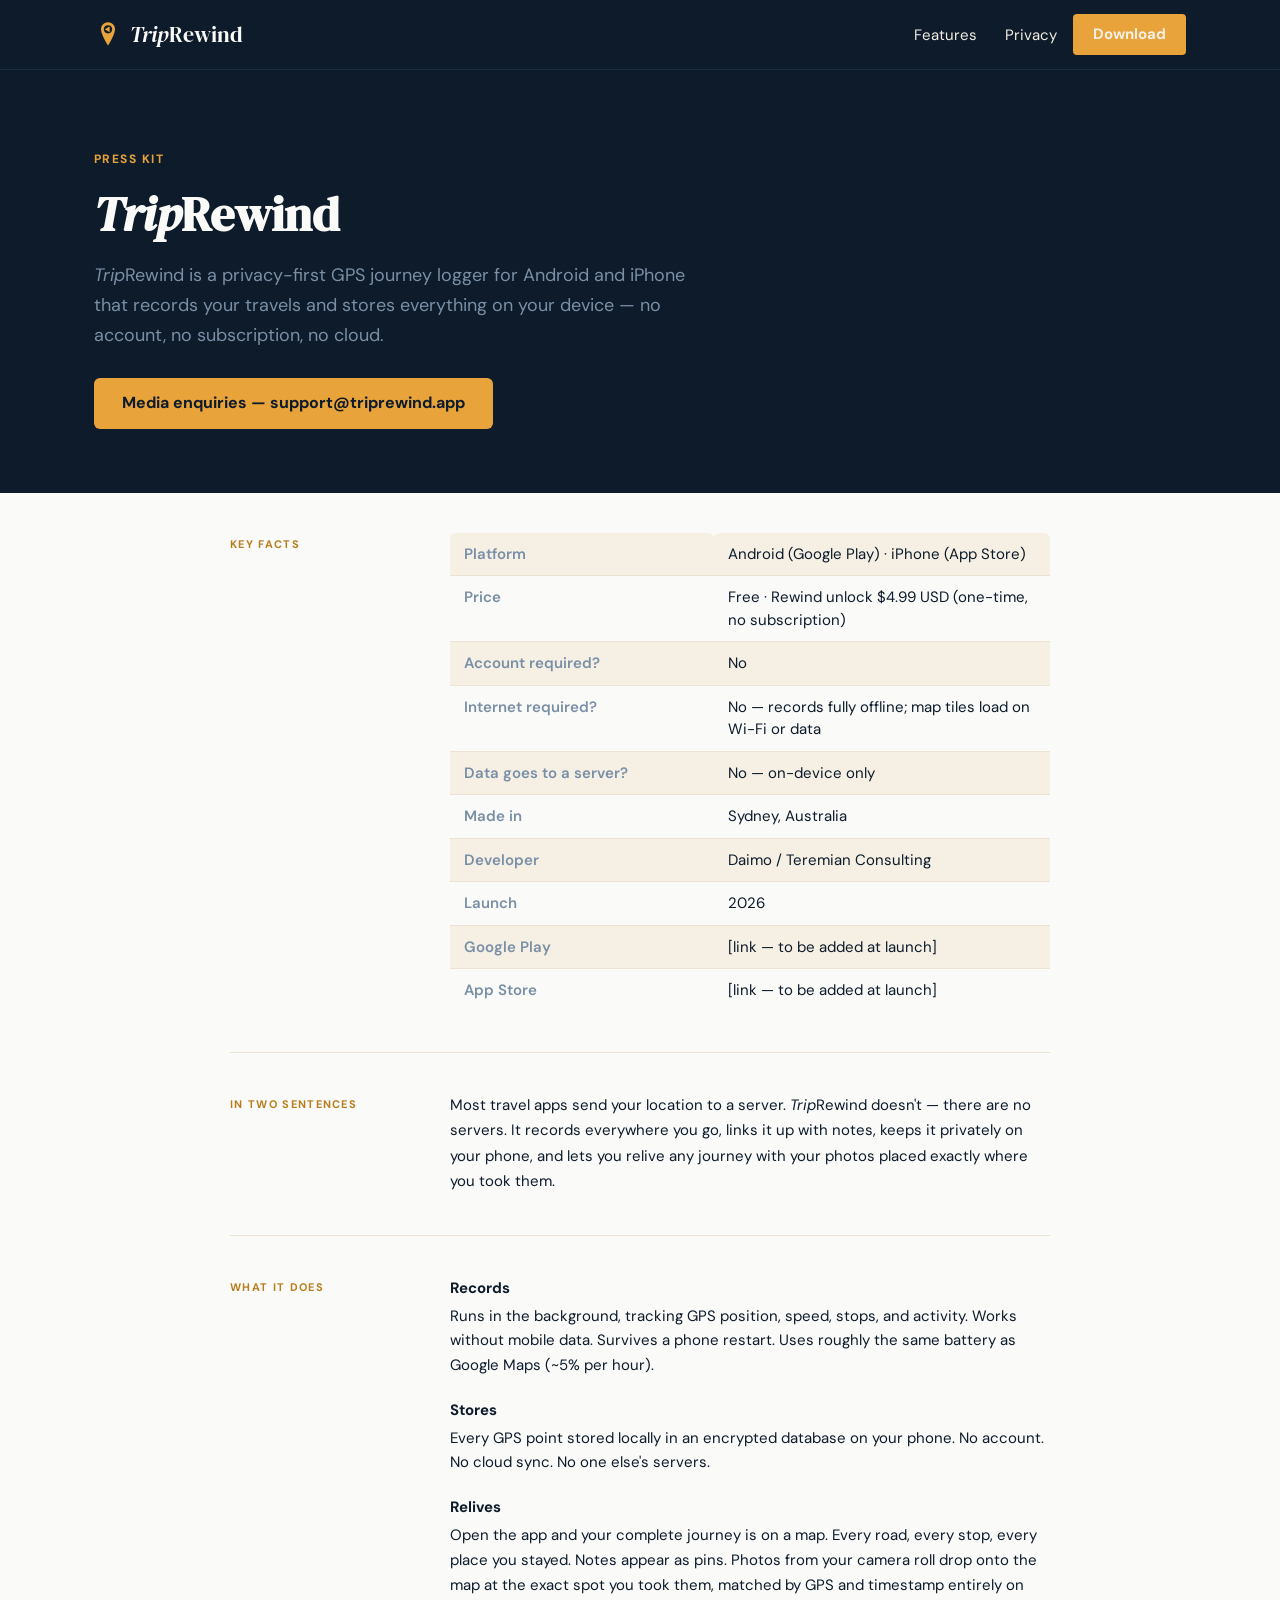
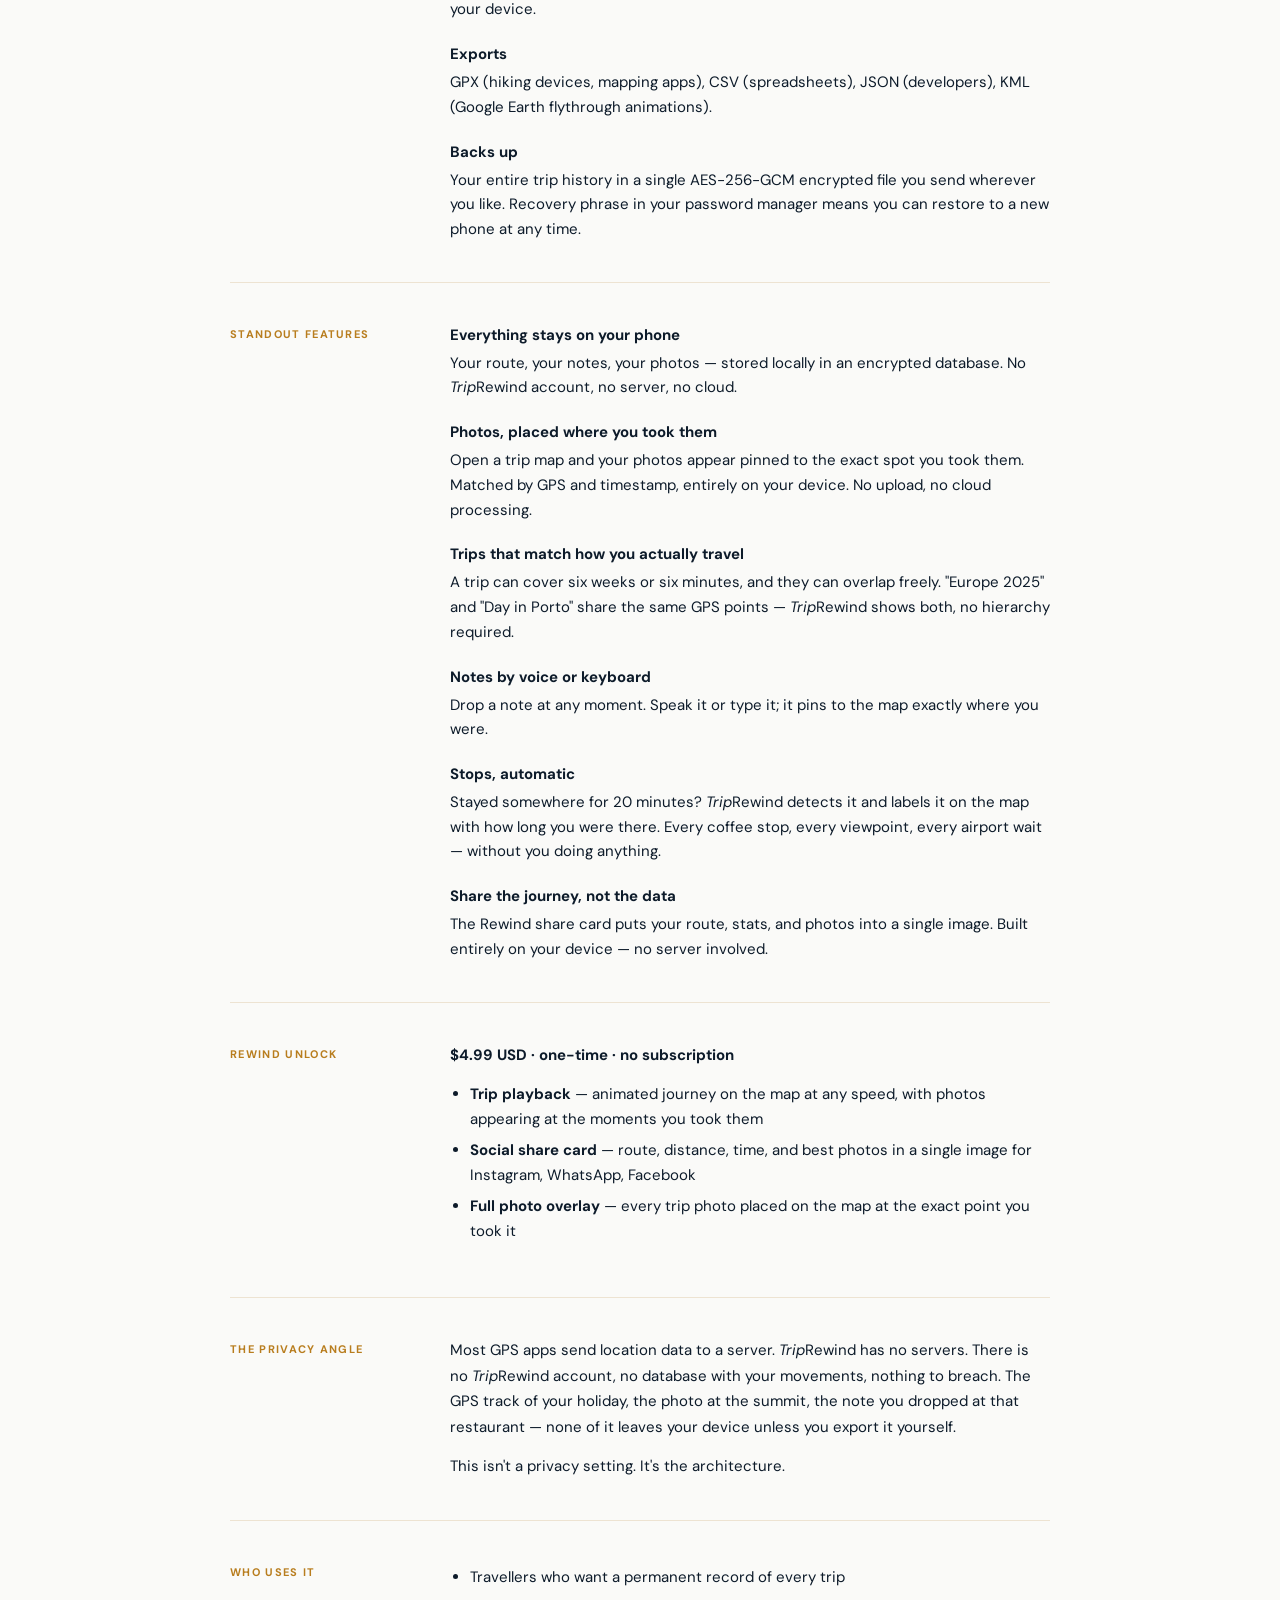
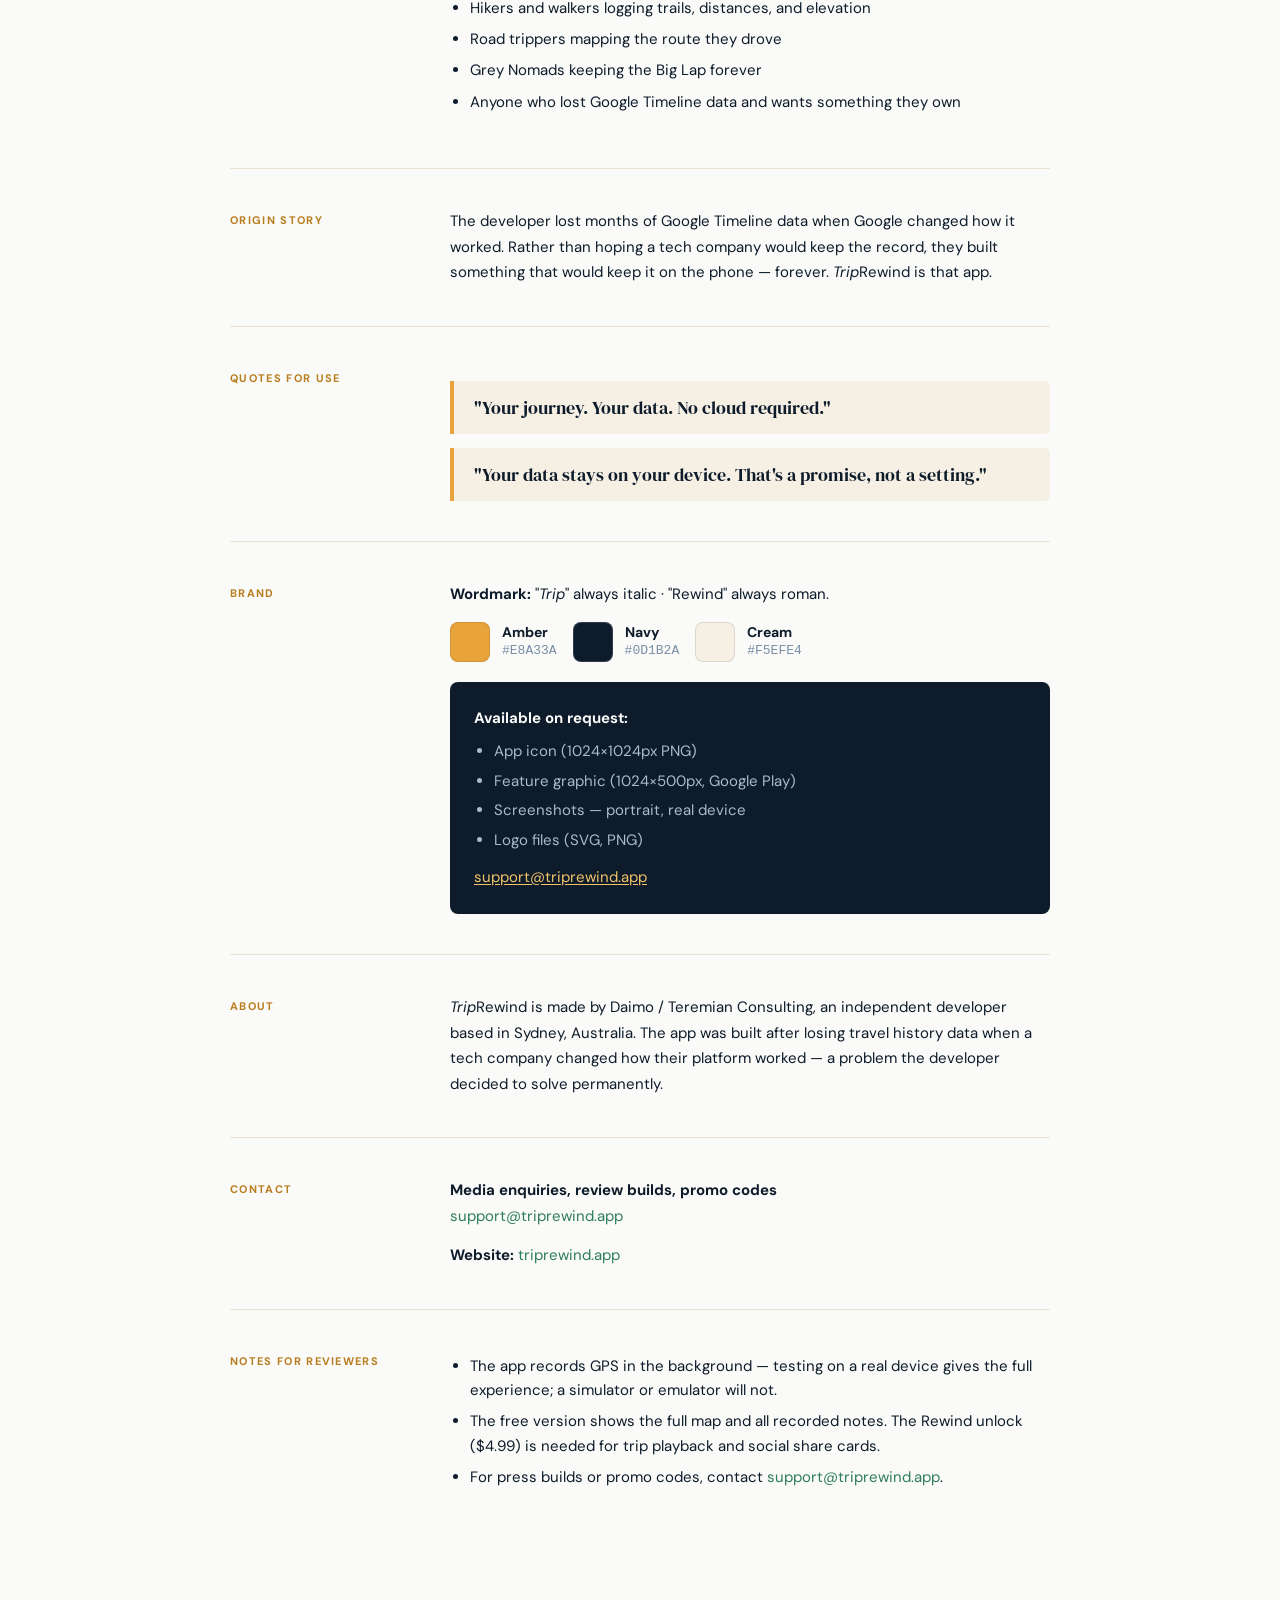
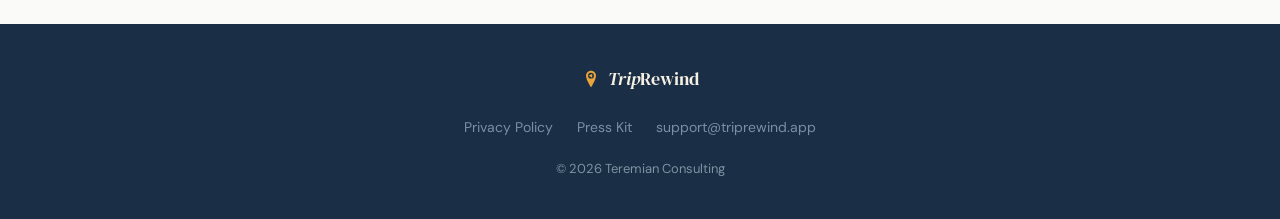
==== press/index.html @ cc1c92c0 "Press Pack updates" ====
<!DOCTYPE html>
<html lang="en">
<head>
  <meta charset="UTF-8">
  <meta name="viewport" content="width=device-width, initial-scale=1.0">
  <title>Press Kit — TripRewind</title>
  <meta name="description" content="TripRewind press kit — app description, key facts, features, brand assets, and media contact.">
  <link rel="stylesheet" href="../style.css">
</head>
<body>

  <!-- ── Nav ──────────────────────────────────────────────────── -->
  <nav class="site-nav" aria-label="Site navigation">
    <div class="nav-inner">
      <a class="wordmark" href="/">
        <svg xmlns="http://www.w3.org/2000/svg" viewBox="0 0 48 48" fill="none" width="28" height="28" aria-hidden="true">
          <path d="M24 4C17.373 4 12 9.373 12 16C12 25.333 24 44 24 44C24 44 36 25.333 36 16C36 9.373 30.627 4 24 4Z" fill="#E8A33A"/>
          <circle cx="24" cy="16" r="7" fill="#0D1B2A"/>
          <path d="M26.8 11.2L26.8 20.8L18.5 16Z" fill="#E8A33A"/>
        </svg>
        <span><i>Trip</i>Rewind</span>
      </a>
      <ul class="nav-links" role="list">
        <li><a href="/#features">Features</a></li>
        <li><a href="/privacy/">Privacy</a></li>
        <li><a href="/#download" class="btn btn-primary">Download</a></li>
      </ul>
    </div>
  </nav>

  <!-- ── Press header ──────────────────────────────────────────── -->
  <header class="press-header">
    <div class="container">
      <p class="eyebrow">Press Kit</p>
      <h1><i>Trip</i>Rewind</h1>
      <p class="lead"><i>Trip</i>Rewind is a privacy-first GPS journey logger for Android and iPhone that records your travels and stores everything on your device — no account, no subscription, no cloud.</p>
      <a href="mailto:support@triprewind.app" class="btn btn-primary">Media enquiries — support@triprewind.app</a>
    </div>
  </header>

  <!-- ── Press content ─────────────────────────────────────────── -->
  <main class="press-body">
    <div class="press-content">

      <section class="press-section">
        <h2>Key facts</h2>
        <div class="press-section-body">
          <table class="facts-table">
            <tbody>
              <tr><td>Platform</td><td>Android (Google Play) · iPhone (App Store)</td></tr>
              <tr><td>Price</td><td>Free · Rewind unlock $4.99 USD (one-time, no subscription)</td></tr>
              <tr><td>Account required?</td><td>No</td></tr>
              <tr><td>Internet required?</td><td>No — records fully offline; map tiles load on Wi-Fi or data</td></tr>
              <tr><td>Data goes to a server?</td><td>No — on-device only</td></tr>
              <tr><td>Made in</td><td>Sydney, Australia</td></tr>
              <tr><td>Developer</td><td>Daimo / Teremian Consulting</td></tr>
              <tr><td>Launch</td><td>2026</td></tr>
              <tr><td>Google Play</td><td>[link — to be added at launch]</td></tr>
              <tr><td>App Store</td><td>[link — to be added at launch]</td></tr>
            </tbody>
          </table>
        </div>
      </section>

      <section class="press-section">
        <h2>In two sentences</h2>
        <div class="press-section-body">
          <p>Most travel apps send your location to a server. <i>Trip</i>Rewind doesn't — there are no servers. It records everywhere you go, links it up with notes, keeps it privately on your phone, and lets you relive any journey with your photos placed exactly where you took them.</p>
        </div>
      </section>

      <section class="press-section">
        <h2>What it does</h2>
        <div class="press-section-body">
          <div class="feature-item">
            <strong>Records</strong>
            <p>Runs in the background, tracking GPS position, speed, stops, and activity. Works without mobile data. Survives a phone restart. Uses roughly the same battery as Google Maps (~5% per hour).</p>
          </div>
          <div class="feature-item">
            <strong>Stores</strong>
            <p>Every GPS point stored locally in an encrypted database on your phone. No account. No cloud sync. No one else's servers.</p>
          </div>
          <div class="feature-item">
            <strong>Relives</strong>
            <p>Open the app and your complete journey is on a map. Every road, every stop, every place you stayed. Notes appear as pins. Photos from your camera roll drop onto the map at the exact spot you took them, matched by GPS and timestamp entirely on your device.</p>
          </div>
          <div class="feature-item">
            <strong>Exports</strong>
            <p>GPX (hiking devices, mapping apps), CSV (spreadsheets), JSON (developers), KML (Google Earth flythrough animations).</p>
          </div>
          <div class="feature-item">
            <strong>Backs up</strong>
            <p>Your entire trip history in a single AES-256-GCM encrypted file you send wherever you like. Recovery phrase in your password manager means you can restore to a new phone at any time.</p>
          </div>
        </div>
      </section>

      <section class="press-section">
        <h2>Standout features</h2>
        <div class="press-section-body">
          <div class="feature-item">
            <strong>Everything stays on your phone</strong>
            <p>Your route, your notes, your photos — stored locally in an encrypted database. No <i>Trip</i>Rewind account, no server, no cloud.</p>
          </div>
          <div class="feature-item">
            <strong>Photos, placed where you took them</strong>
            <p>Open a trip map and your photos appear pinned to the exact spot you took them. Matched by GPS and timestamp, entirely on your device. No upload, no cloud processing.</p>
          </div>
          <div class="feature-item">
            <strong>Trips that match how you actually travel</strong>
            <p>A trip can cover six weeks or six minutes, and they can overlap freely. "Europe 2025" and "Day in Porto" share the same GPS points — <i>Trip</i>Rewind shows both, no hierarchy required.</p>
          </div>
          <div class="feature-item">
            <strong>Notes by voice or keyboard</strong>
            <p>Drop a note at any moment. Speak it or type it; it pins to the map exactly where you were.</p>
          </div>
          <div class="feature-item">
            <strong>Stops, automatic</strong>
            <p>Stayed somewhere for 20 minutes? <i>Trip</i>Rewind detects it and labels it on the map with how long you were there. Every coffee stop, every viewpoint, every airport wait — without you doing anything.</p>
          </div>
          <div class="feature-item">
            <strong>Share the journey, not the data</strong>
            <p>The Rewind share card puts your route, stats, and photos into a single image. Built entirely on your device — no server involved.</p>
          </div>
        </div>
      </section>

      <section class="press-section">
        <h2>Rewind unlock</h2>
        <div class="press-section-body">
          <p><strong>$4.99 USD · one-time · no subscription</strong></p>
          <ul>
            <li><strong>Trip playback</strong> — animated journey on the map at any speed, with photos appearing at the moments you took them</li>
            <li><strong>Social share card</strong> — route, distance, time, and best photos in a single image for Instagram, WhatsApp, Facebook</li>
            <li><strong>Full photo overlay</strong> — every trip photo placed on the map at the exact point you took it</li>
          </ul>
        </div>
      </section>

      <section class="press-section">
        <h2>The privacy angle</h2>
        <div class="press-section-body">
          <p>Most GPS apps send location data to a server. <i>Trip</i>Rewind has no servers. There is no <i>Trip</i>Rewind account, no database with your movements, nothing to breach. The GPS track of your holiday, the photo at the summit, the note you dropped at that restaurant — none of it leaves your device unless you export it yourself.</p>
          <p>This isn't a privacy setting. It's the architecture.</p>
        </div>
      </section>

      <section class="press-section">
        <h2>Who uses it</h2>
        <div class="press-section-body">
          <ul>
            <li>Travellers who want a permanent record of every trip</li>
            <li>Hikers and walkers logging trails, distances, and elevation</li>
            <li>Road trippers mapping the route they drove</li>
            <li>Grey Nomads keeping the Big Lap forever</li>
            <li>Anyone who lost Google Timeline data and wants something they own</li>
          </ul>
        </div>
      </section>

      <section class="press-section">
        <h2>Origin story</h2>
        <div class="press-section-body">
          <p>The developer lost months of Google Timeline data when Google changed how it worked. Rather than hoping a tech company would keep the record, they built something that would keep it on the phone — forever. <i>Trip</i>Rewind is that app.</p>
        </div>
      </section>

      <section class="press-section">
        <h2>Quotes for use</h2>
        <div class="press-section-body">
          <blockquote class="pull-quote">"Your journey. Your data. No cloud required."</blockquote>
          <blockquote class="pull-quote">"Your data stays on your device. That's a promise, not a setting."</blockquote>
        </div>
      </section>

      <section class="press-section">
        <h2>Brand</h2>
        <div class="press-section-body">
          <p><strong>Wordmark:</strong> "<i>Trip</i>" always italic · "Rewind" always roman.</p>
          <div class="brand-swatches">
            <div class="swatch">
              <div class="swatch-dot" style="background:#E8A33A;"></div>
              <div><strong>Amber</strong><code>#E8A33A</code></div>
            </div>
            <div class="swatch">
              <div class="swatch-dot" style="background:#0D1B2A; border-color:rgba(255,255,255,0.15);"></div>
              <div><strong>Navy</strong><code>#0D1B2A</code></div>
            </div>
            <div class="swatch">
              <div class="swatch-dot" style="background:#F5EFE4;"></div>
              <div><strong>Cream</strong><code>#F5EFE4</code></div>
            </div>
          </div>
          <div class="asset-box">
            <p><strong>Available on request:</strong></p>
            <ul>
              <li>App icon (1024×1024px PNG)</li>
              <li>Feature graphic (1024×500px, Google Play)</li>
              <li>Screenshots — portrait, real device</li>
              <li>Logo files (SVG, PNG)</li>
            </ul>
            <p><a href="mailto:support@triprewind.app">support@triprewind.app</a></p>
          </div>
        </div>
      </section>

      <section class="press-section">
        <h2>About</h2>
        <div class="press-section-body">
          <p><i>Trip</i>Rewind is made by Daimo / Teremian Consulting, an independent developer based in Sydney, Australia. The app was built after losing travel history data when a tech company changed how their platform worked — a problem the developer decided to solve permanently.</p>
        </div>
      </section>

      <section class="press-section">
        <h2>Contact</h2>
        <div class="press-section-body">
          <p><strong>Media enquiries, review builds, promo codes</strong><br>
          <a href="mailto:support@triprewind.app" style="color:var(--privacy-green);">support@triprewind.app</a></p>
          <p style="margin-top:0.75rem;"><strong>Website:</strong> <a href="https://triprewind.app" style="color:var(--privacy-green);">triprewind.app</a></p>
        </div>
      </section>

      <section class="press-section">
        <h2>Notes for reviewers</h2>
        <div class="press-section-body">
          <ul>
            <li>The app records GPS in the background — testing on a real device gives the full experience; a simulator or emulator will not.</li>
            <li>The free version shows the full map and all recorded notes. The Rewind unlock ($4.99) is needed for trip playback and social share cards.</li>
            <li>For press builds or promo codes, contact <a href="mailto:support@triprewind.app" style="color:var(--privacy-green);">support@triprewind.app</a>.</li>
          </ul>
        </div>
      </section>

    </div>
  </main>

  <!-- ── Footer ────────────────────────────────────────────────── -->
  <footer class="site-footer" aria-label="Footer">
    <div class="footer-inner">
      <a class="wordmark-sm" href="/">
        <svg xmlns="http://www.w3.org/2000/svg" viewBox="0 0 48 48" fill="none" width="20" height="20" aria-hidden="true">
          <path d="M24 4C17.373 4 12 9.373 12 16C12 25.333 24 44 24 44C24 44 36 25.333 36 16C36 9.373 30.627 4 24 4Z" fill="#E8A33A"/>
          <circle cx="24" cy="16" r="7" fill="#1A2F45"/>
          <path d="M26.8 11.2L26.8 20.8L18.5 16Z" fill="#E8A33A"/>
        </svg>
        <span><i>Trip</i>Rewind</span>
      </a>
      <ul class="footer-links" role="list">
        <li><a href="/privacy/">Privacy Policy</a></li>
        <li><a href="/press/" aria-current="page">Press Kit</a></li>
        <li><a href="mailto:support@triprewind.app">support@triprewind.app</a></li>
      </ul>
      <p class="footer-copy">© 2026 Teremian Consulting</p>
    </div>
  </footer>

</body>
</html>
---- style.css ----
@import url('https://fonts.googleapis.com/css2?family=DM+Serif+Display:ital@0;1&family=DM+Sans:wght@400;600;700&display=swap');

/* ── Variables ─────────────────────────────────────────────────── */
:root {
  --navy:           #0D1B2A;
  --navy-mid:       #1A2F45;
  --navy-light:     #243C56;
  --amber:          #E8A33A;
  --amber-dark:     #B87D1E;
  --amber-light:    #F2C46A;
  --cream:          #F5EFE4;
  --cream-dark:     #EDE3D2;
  --white:          #FAFAF8;
  --privacy-green:  #2E7D5A;
  --slate:          #7A8FA6;
  --slate-light:    #A8BCCC;

  --font-display: 'DM Serif Display', Georgia, serif;
  --font-body:    'DM Sans', system-ui, sans-serif;

  --max-w: 1140px;
  --pad-section: 5rem 1.5rem;
}

/* ── Reset ─────────────────────────────────────────────────────── */
*, *::before, *::after { box-sizing: border-box; margin: 0; padding: 0; }
html { scroll-behavior: smooth; -webkit-text-size-adjust: 100%; }
body {
  font-family: var(--font-body);
  font-size: 1.0625rem;
  line-height: 1.65;
  color: var(--navy);
  background: var(--white);
}
img, svg { display: block; }
a { color: inherit; text-decoration: none; }
ul { list-style: none; }

/* ── Layout ────────────────────────────────────────────────────── */
.container {
  max-width: var(--max-w);
  margin: 0 auto;
  padding: 0 1.5rem;
}

/* ── Type ──────────────────────────────────────────────────────── */
h1, h2, h3 { font-family: var(--font-display); line-height: 1.2; }
i { font-style: italic; }

/* ── Wordmark ──────────────────────────────────────────────────── */
.wordmark {
  display: flex;
  align-items: center;
  gap: 0.5rem;
  font-family: var(--font-display);
  font-size: 1.375rem;
  color: var(--white);
}
.wordmark svg { flex-shrink: 0; }
.wordmark span { white-space: nowrap; }

/* ── Buttons ───────────────────────────────────────────────────── */
.btn {
  display: inline-block;
  font-family: var(--font-body);
  font-size: 1rem;
  font-weight: 700;
  padding: 0.75rem 1.75rem;
  border-radius: 0.375rem;
  transition: background 0.15s, color 0.15s;
  cursor: pointer;
}
.btn-primary {
  background: var(--amber);
  color: var(--navy);
}
.btn-primary:hover { background: var(--amber-dark); }

.btn-ghost {
  background: transparent;
  color: var(--amber);
  border: 2px solid var(--amber);
  padding: calc(0.75rem - 2px) calc(1.75rem - 2px);
}
.btn-ghost:hover { background: rgba(232, 163, 58, 0.1); }
.btn-ghost[aria-disabled="true"] {
  opacity: 0.5;
  cursor: default;
  pointer-events: none;
}

/* ── Nav ───────────────────────────────────────────────────────── */
.site-nav {
  position: sticky;
  top: 0;
  z-index: 100;
  background: var(--navy);
  border-bottom: 1px solid var(--navy-mid);
}
.nav-inner {
  display: flex;
  align-items: center;
  justify-content: space-between;
  flex-wrap: wrap;
  gap: 0.5rem 1rem;
  max-width: var(--max-w);
  margin: 0 auto;
  padding: 0.875rem 1.5rem;
}
.nav-links {
  display: flex;
  align-items: center;
  flex-wrap: wrap;
  gap: 0.25rem;
}
.nav-links a {
  color: var(--cream);
  font-size: 0.9375rem;
  padding: 0.4rem 0.75rem;
  border-radius: 0.25rem;
  transition: color 0.15s;
}
.nav-links a:hover { color: var(--amber-light); }
.nav-links .btn { padding: 0.5rem 1.25rem; font-size: 0.9375rem; }

/* ── Hero ──────────────────────────────────────────────────────── */
.hero {
  background: var(--navy);
  padding: 6rem 1.5rem 7rem;
  text-align: center;
}
.hero h1 {
  font-size: clamp(2.125rem, 4.5vw, 3.75rem);
  color: var(--white);
  max-width: 20ch;
  margin: 0 auto 1.25rem;
}
.hero h1 .brand-accent { color: var(--amber-light); }
.hero .subhead {
  font-size: clamp(1rem, 2vw, 1.25rem);
  color: var(--slate);
  max-width: 46ch;
  margin: 0 auto 2.5rem;
  line-height: 1.6;
}
.hero .cta-group {
  display: flex;
  flex-wrap: wrap;
  gap: 1rem;
  justify-content: center;
  align-items: center;
}

/* ── Origin story ──────────────────────────────────────────────── */
.origin {
  background: var(--cream);
  padding: var(--pad-section);
  text-align: center;
}
.origin blockquote {
  font-family: var(--font-display);
  font-size: clamp(1.25rem, 2.5vw, 1.875rem);
  color: var(--navy);
  max-width: 34ch;
  margin: 0 auto 1.25rem;
  line-height: 1.4;
}
.origin blockquote::before { content: '\201C'; }
.origin blockquote::after  { content: '\201D'; }
.origin .attribution {
  font-size: 0.9375rem;
  color: var(--slate);
}

/* ── Features ──────────────────────────────────────────────────── */
.features {
  background: var(--navy);
  padding: var(--pad-section);
}
.features-grid {
  display: grid;
  grid-template-columns: 1fr;
  gap: 3rem;
  max-width: var(--max-w);
  margin: 0 auto;
}
.feature { text-align: center; }
.feature-icon {
  width: 52px;
  height: 52px;
  margin: 0 auto 1.25rem;
}
.feature h3 {
  font-family: var(--font-display);
  font-size: 1.25rem;
  color: var(--white);
  margin-bottom: 0.625rem;
}
.feature p {
  font-size: 0.9375rem;
  color: var(--slate);
  max-width: 28ch;
  margin: 0 auto;
}

/* ── Privacy block ─────────────────────────────────────────────── */
.privacy-block {
  background: var(--white);
  padding: var(--pad-section);
  text-align: center;
  border-top: 2px solid var(--cream-dark);
  border-bottom: 2px solid var(--cream-dark);
}
.privacy-block .privacy-icon {
  width: 52px;
  height: 52px;
  margin: 0 auto 1.25rem;
}
.privacy-block h2 {
  font-size: clamp(1.625rem, 3vw, 2.25rem);
  color: var(--navy);
  margin-bottom: 1.75rem;
}
.privacy-bullets {
  display: inline-flex;
  flex-direction: column;
  gap: 0.875rem;
  text-align: left;
}
.privacy-bullets li {
  display: flex;
  align-items: center;
  gap: 0.875rem;
  font-size: 1.0625rem;
  color: var(--navy);
}
.privacy-bullets li::before {
  content: '';
  display: inline-block;
  width: 10px;
  height: 10px;
  border-radius: 50%;
  background: var(--privacy-green);
  flex-shrink: 0;
}

/* ── Download CTA ──────────────────────────────────────────────── */
.download {
  background: var(--navy);
  padding: var(--pad-section);
  text-align: center;
}
.download p {
  margin-top: 1.125rem;
  color: var(--slate);
  font-size: 0.9375rem;
}

/* ── Footer ────────────────────────────────────────────────────── */
.site-footer {
  background: var(--navy-mid);
  padding: 2.5rem 1.5rem;
}
.footer-inner {
  max-width: var(--max-w);
  margin: 0 auto;
  display: flex;
  flex-direction: column;
  align-items: center;
  gap: 1.125rem;
  text-align: center;
}
.footer-links {
  display: flex;
  flex-wrap: wrap;
  gap: 0.25rem 1.5rem;
  justify-content: center;
}
.footer-links a {
  color: var(--slate);
  font-size: 0.875rem;
  transition: color 0.15s;
}
.footer-links a:hover { color: var(--amber-light); }
.footer-copy {
  font-size: 0.8125rem;
  color: var(--slate-light);
  opacity: 0.7;
}
.wordmark-sm {
  font-family: var(--font-display);
  font-size: 1.125rem;
  color: var(--cream);
  display: flex;
  align-items: center;
  gap: 0.4rem;
}

/* ── Privacy page ──────────────────────────────────────────────── */
.page-wrap {
  background: var(--white);
  padding: 4rem 1.5rem 5.5rem;
}
.prose {
  max-width: 740px;
  margin: 0 auto;
}
.prose h1 {
  font-size: clamp(2rem, 4vw, 3rem);
  color: var(--navy);
  margin-bottom: 1rem;
}
.prose .meta {
  font-size: 0.875rem;
  color: var(--slate);
  margin-bottom: 2.5rem;
  padding-bottom: 1.5rem;
  border-bottom: 1px solid var(--cream-dark);
  line-height: 1.8;
}
.prose .short-version {
  background: var(--cream);
  border-left: 4px solid var(--privacy-green);
  padding: 1.25rem 1.5rem;
  margin: 0 0 2.5rem;
  border-radius: 0 0.375rem 0.375rem 0;
}
.prose .short-version p { font-size: 1.0625rem; line-height: 1.65; }
.prose h2 {
  font-size: clamp(1.375rem, 2.5vw, 1.75rem);
  color: var(--navy);
  margin: 3rem 0 0.875rem;
  padding-top: 1rem;
  border-top: 1px solid var(--cream-dark);
}
.prose h2:first-of-type { border-top: none; margin-top: 0; }
.prose h3 {
  font-family: var(--font-body);
  font-size: 1rem;
  font-weight: 700;
  color: var(--navy);
  margin: 1.75rem 0 0.5rem;
  text-transform: uppercase;
  letter-spacing: 0.04em;
  font-size: 0.875rem;
}
.prose p {
  color: var(--navy);
  margin-bottom: 1rem;
  line-height: 1.7;
}
.prose ul {
  list-style: disc;
  margin: 0.25rem 0 1rem 1.5rem;
  color: var(--navy);
}
.prose ul li { margin-bottom: 0.4rem; line-height: 1.65; }
.prose a {
  color: var(--privacy-green);
  text-decoration: underline;
  text-underline-offset: 2px;
}
.prose a:hover { color: var(--navy); }
.prose .contact-block {
  margin-top: 2rem;
  padding: 1.5rem;
  background: var(--cream);
  border-radius: 0.5rem;
  font-size: 0.9375rem;
}
.prose .contact-block a { color: var(--navy); font-weight: 600; }

/* ── Press page ────────────────────────────────────────────────── */
.press-header {
  background: var(--navy);
  padding: 5rem 1.5rem 4rem;
}
.press-header .eyebrow {
  font-family: var(--font-body);
  font-size: 0.75rem;
  font-weight: 700;
  letter-spacing: 0.12em;
  text-transform: uppercase;
  color: var(--amber);
  margin-bottom: 1rem;
}
.press-header h1 {
  font-size: clamp(2rem, 4vw, 3rem);
  color: var(--white);
  margin-bottom: 1.125rem;
}
.press-header .lead {
  font-size: clamp(1rem, 1.5vw, 1.125rem);
  color: var(--slate);
  max-width: 52ch;
  line-height: 1.65;
  margin-bottom: 1.75rem;
}

.press-body {
  background: var(--white);
  padding: 0 1.5rem 5rem;
}
.press-content {
  max-width: 820px;
  margin: 0 auto;
}

/* Section = label (all-caps amber) + content, separated by a hairline */
.press-section {
  display: grid;
  grid-template-columns: 180px 1fr;
  gap: 0 2.5rem;
  padding: 2.5rem 0;
  border-bottom: 1px solid var(--cream-dark);
  align-items: start;
}
.press-section:last-child { border-bottom: none; }

.press-section h2 {
  font-family: var(--font-body);
  font-size: 0.6875rem;
  font-weight: 700;
  text-transform: uppercase;
  letter-spacing: 0.12em;
  color: var(--amber-dark);
  padding-top: 0.25rem; /* optical align with first line of text */
  line-height: 1.4;
}
.press-section-body { min-width: 0; }
.press-section-body p {
  font-size: 0.9375rem;
  color: var(--navy);
  line-height: 1.7;
  margin-bottom: 0.875rem;
}
.press-section-body p:last-child { margin-bottom: 0; }
.press-section-body ul {
  list-style: disc;
  margin: 0.25rem 0 0.875rem 1.25rem;
}
.press-section-body ul li {
  font-size: 0.9375rem;
  color: var(--navy);
  margin-bottom: 0.4rem;
  line-height: 1.65;
}

/* Key facts table */
.facts-table {
  width: 100%;
  border-collapse: collapse;
  font-size: 0.9375rem;
}
.facts-table td {
  padding: 0.625rem 0.875rem;
  vertical-align: top;
  border-bottom: 1px solid var(--cream-dark);
  line-height: 1.5;
}
.facts-table td:first-child {
  font-weight: 700;
  color: var(--navy);
  white-space: nowrap;
  width: 44%;
  color: var(--slate);
  font-weight: 600;
}
.facts-table tr:last-child td { border-bottom: none; }
.facts-table tr:nth-child(odd) td { background: var(--cream); }
.facts-table tr:first-child td { border-radius: 0.375rem 0.375rem 0 0; }

/* Feature items (Records / Stores / etc.) */
.feature-item { margin-bottom: 1.25rem; }
.feature-item:last-child { margin-bottom: 0; }
.feature-item strong {
  display: block;
  font-size: 0.9375rem;
  font-weight: 700;
  color: var(--navy);
  margin-bottom: 0.2rem;
}
.feature-item p { margin: 0; font-size: 0.9375rem; color: var(--navy); line-height: 1.65; }

/* Pull quotes */
.pull-quote {
  border-left: 4px solid var(--amber);
  padding: 0.875rem 1.25rem;
  margin: 0.875rem 0;
  font-family: var(--font-display);
  font-size: 1.125rem;
  color: var(--navy);
  background: var(--cream);
  border-radius: 0 0.375rem 0.375rem 0;
  line-height: 1.4;
}
.pull-quote:last-child { margin-bottom: 0; }

/* Brand swatches */
.brand-swatches {
  display: flex;
  flex-wrap: wrap;
  gap: 1rem;
  margin: 0.875rem 0 1.25rem;
}
.swatch {
  display: flex;
  align-items: center;
  gap: 0.75rem;
  font-size: 0.875rem;
  color: var(--navy);
  line-height: 1.4;
}
.swatch-dot {
  width: 40px;
  height: 40px;
  border-radius: 0.5rem;
  flex-shrink: 0;
  border: 1px solid rgba(0,0,0,0.1);
}
.swatch code {
  font-size: 0.8125rem;
  color: var(--slate);
  display: block;
}

/* Asset request box */
.asset-box {
  background: var(--navy);
  padding: 1.5rem;
  border-radius: 0.5rem;
  margin-top: 1.25rem;
}
.asset-box p {
  color: var(--slate-light);
  font-size: 0.9375rem;
  margin-bottom: 0.5rem;
}
.asset-box p:last-child { margin-bottom: 0; }
.asset-box a { color: var(--amber-light); text-decoration: underline; text-underline-offset: 2px; }
.asset-box strong { color: var(--white); }
.asset-box ul {
  list-style: disc;
  margin: 0.5rem 0 0.75rem 1.25rem;
}
.asset-box ul li { color: var(--slate-light); font-size: 0.9375rem; margin-bottom: 0.3rem; }

/* Responsive: stack label above content on mobile */
@media (max-width: 639px) {
  .press-section {
    grid-template-columns: 1fr;
    gap: 0.5rem;
  }
  .press-section h2 { padding-top: 0; }
}

/* ── Responsive ────────────────────────────────────────────────── */
@media (min-width: 640px) {
  .features-grid { grid-template-columns: repeat(3, 1fr); gap: 2rem; }
  .feature p { max-width: none; }
}
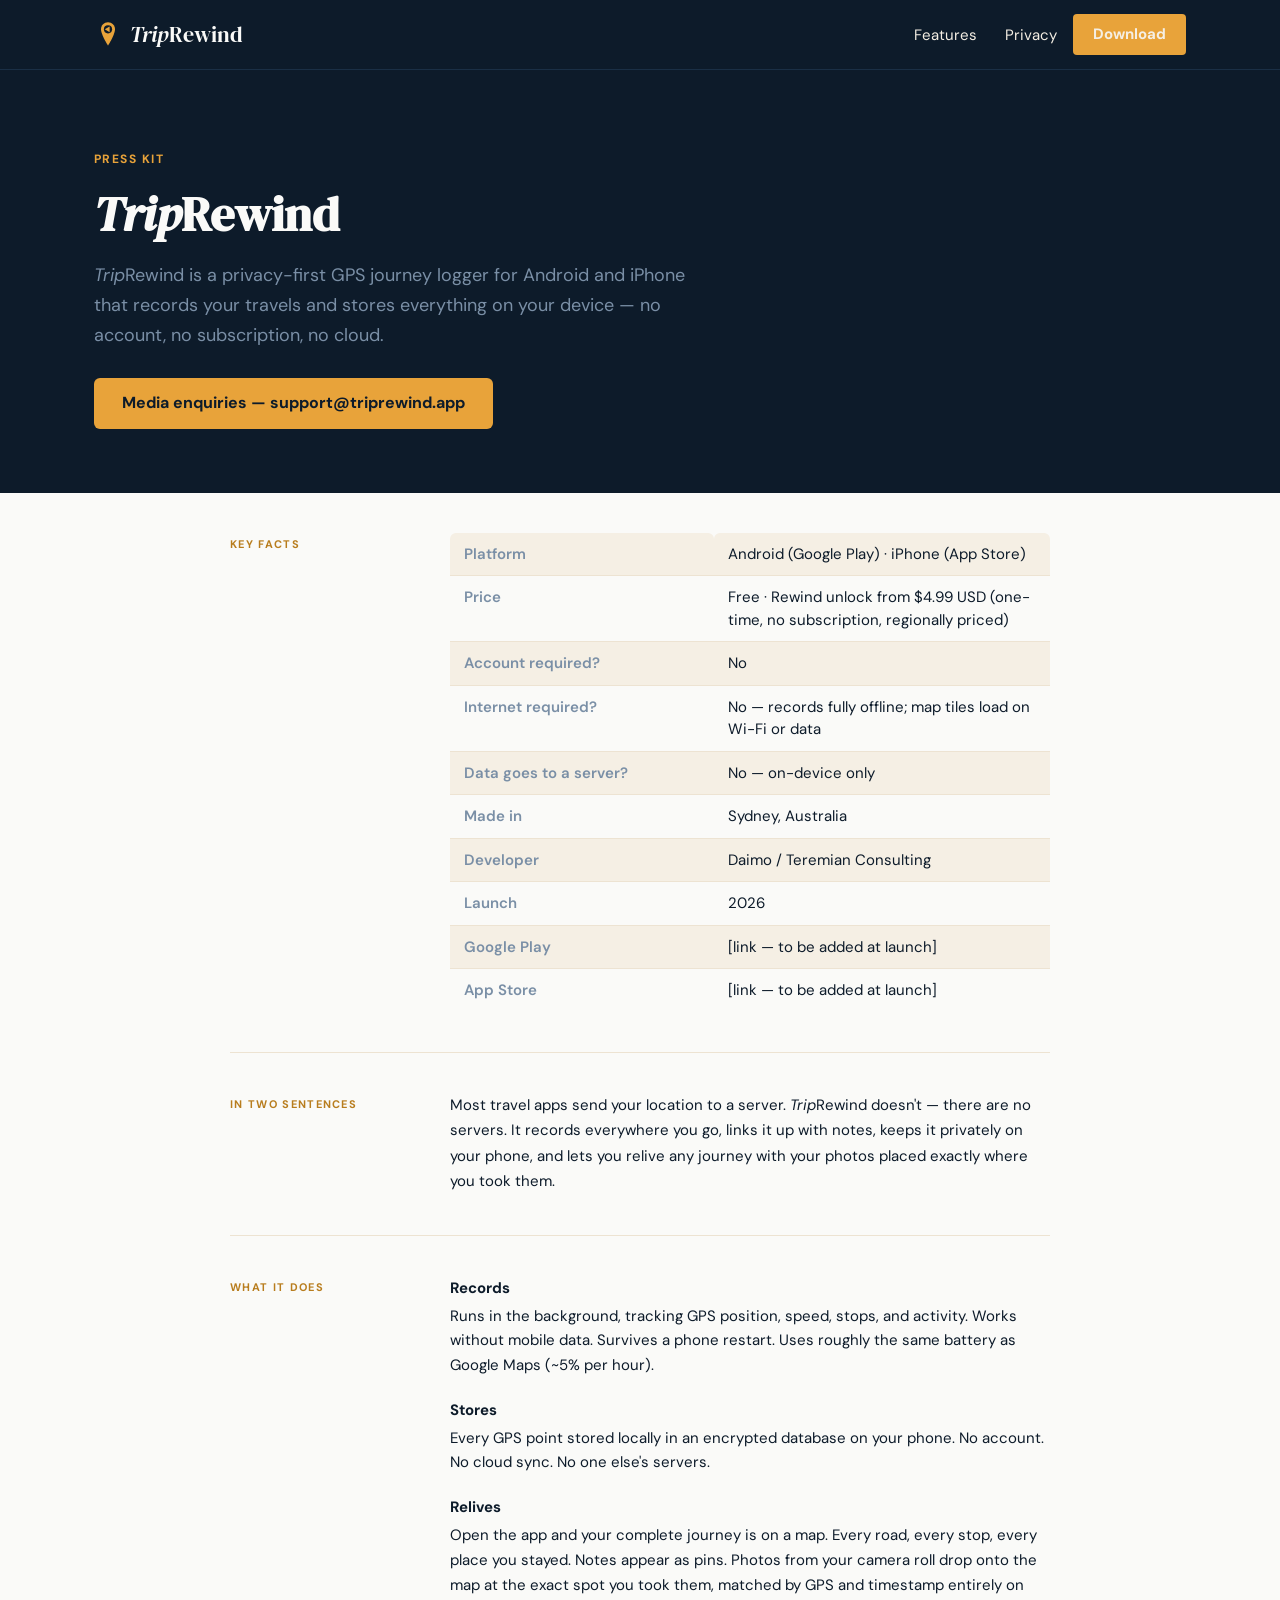
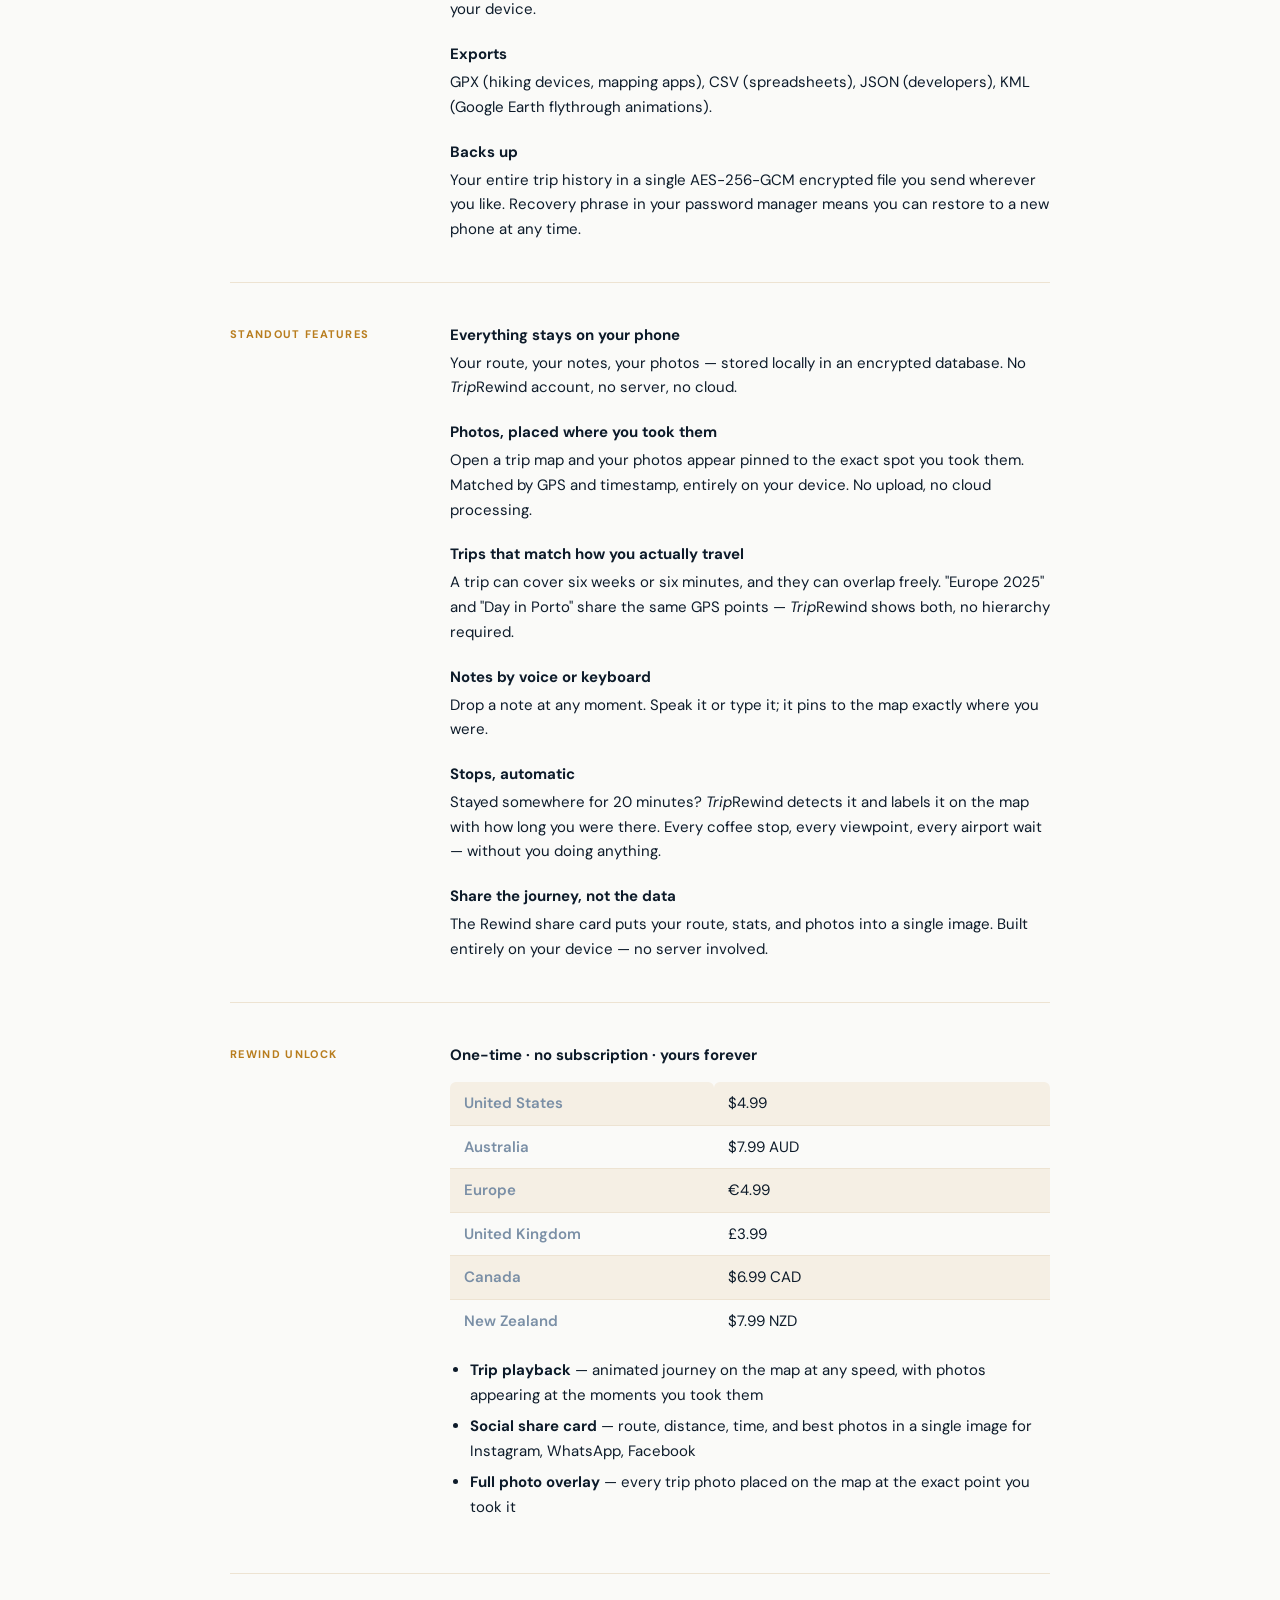
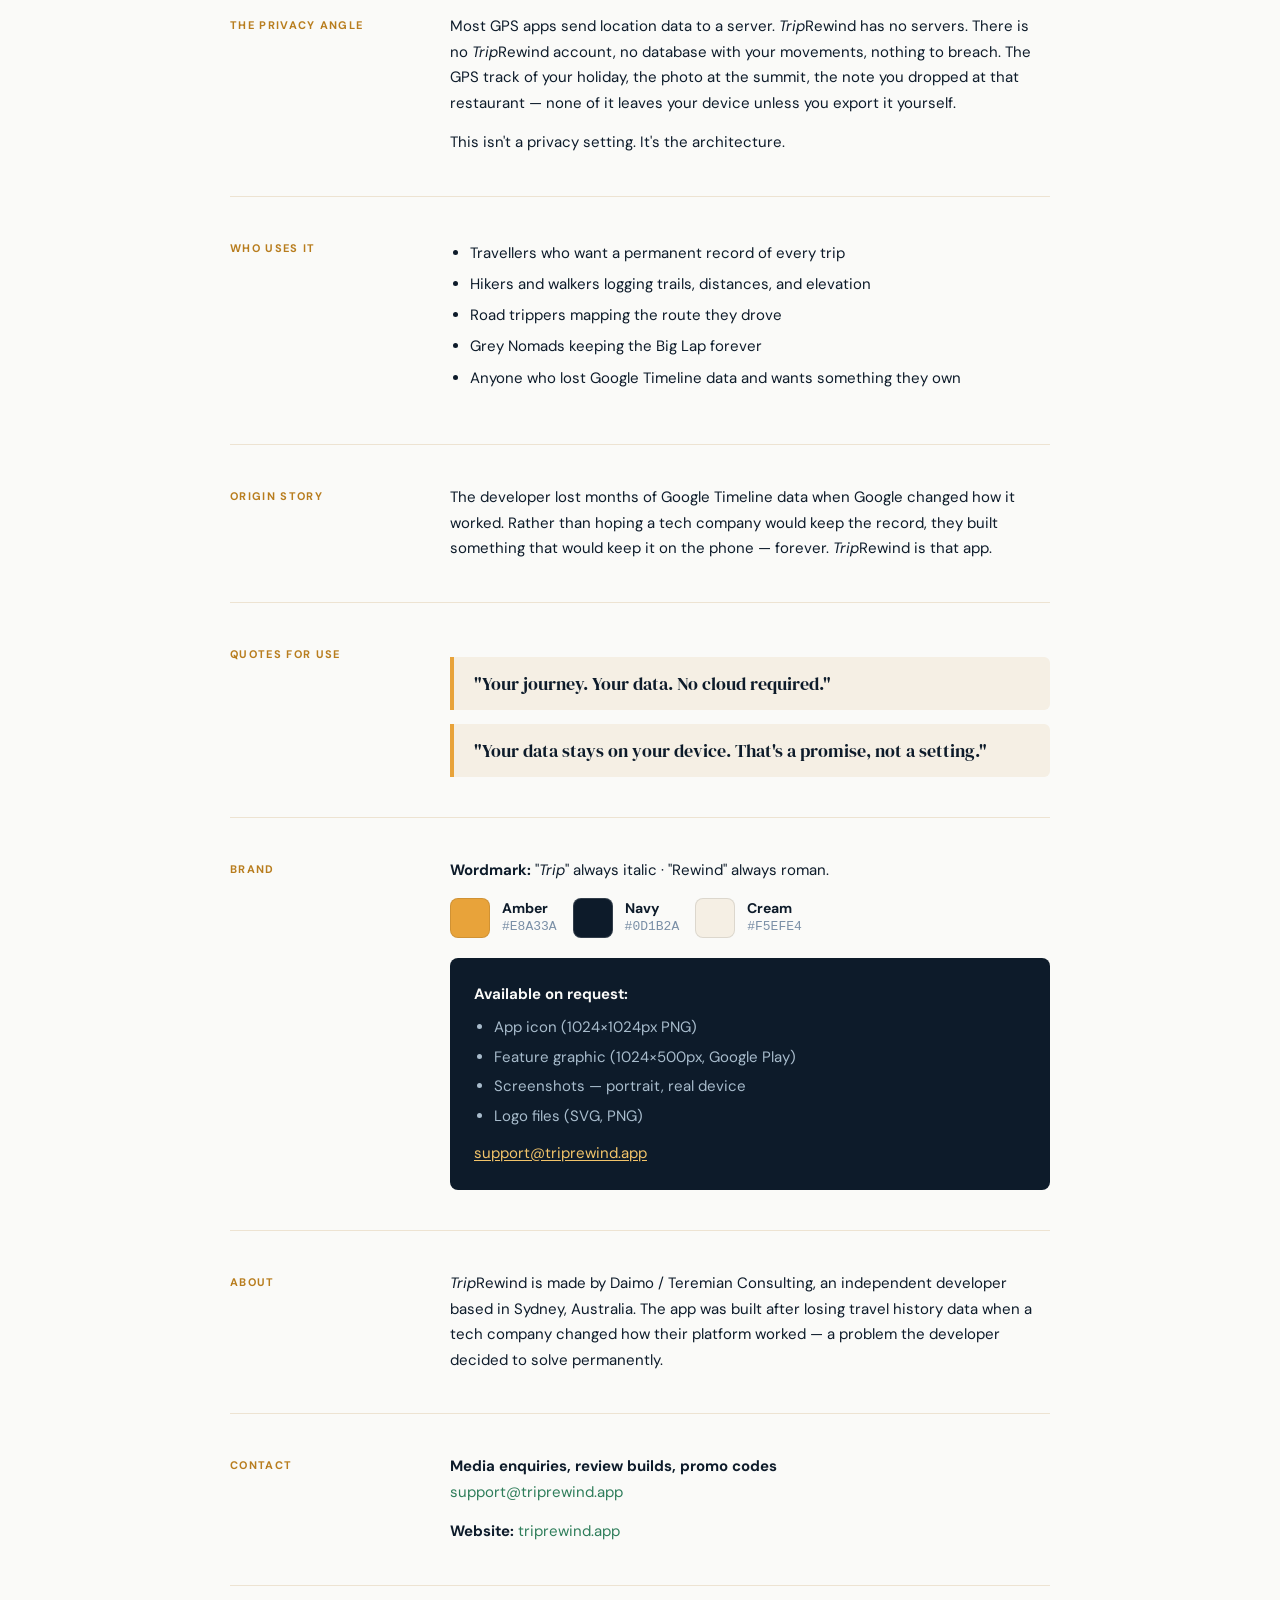
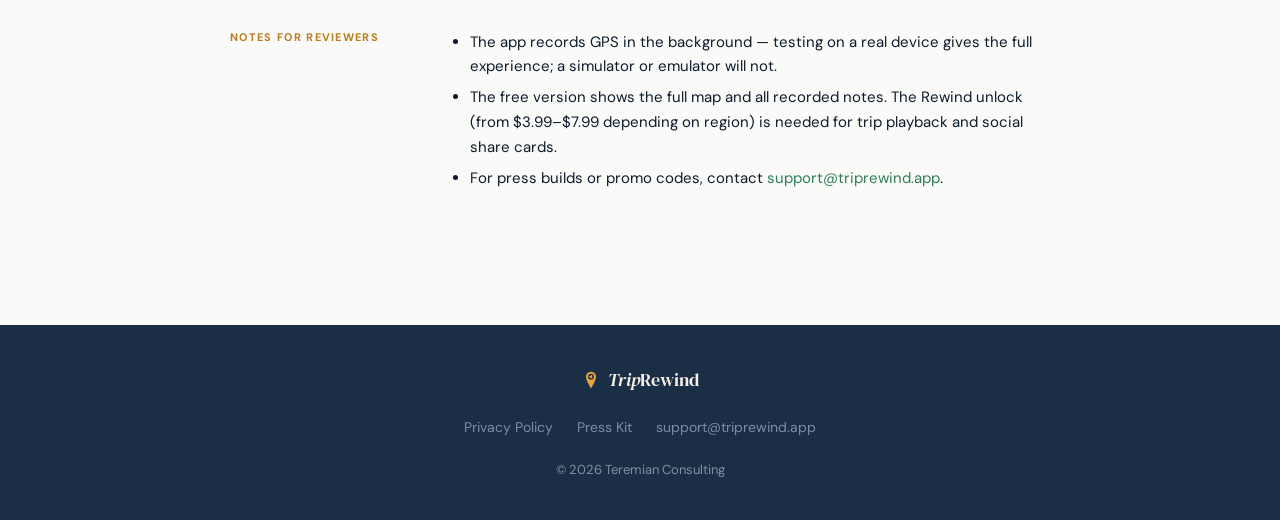
==== commit 0fd2415e: "Added pricing." ====
--- a/press/index.html
+++ b/press/index.html
@@ -48,7 +48,7 @@
           <table class="facts-table">
             <tbody>
               <tr><td>Platform</td><td>Android (Google Play) · iPhone (App Store)</td></tr>
-              <tr><td>Price</td><td>Free · Rewind unlock $4.99 USD (one-time, no subscription)</td></tr>
+              <tr><td>Price</td><td>Free · Rewind unlock from $4.99 USD (one-time, no subscription, regionally priced)</td></tr>
               <tr><td>Account required?</td><td>No</td></tr>
               <tr><td>Internet required?</td><td>No — records fully offline; map tiles load on Wi-Fi or data</td></tr>
               <tr><td>Data goes to a server?</td><td>No — on-device only</td></tr>
@@ -128,7 +128,17 @@
       <section class="press-section">
         <h2>Rewind unlock</h2>
         <div class="press-section-body">
-          <p><strong>$4.99 USD · one-time · no subscription</strong></p>
+          <p><strong>One-time · no subscription · yours forever</strong></p>
+          <table class="facts-table" style="margin-bottom:1rem;">
+            <tbody>
+              <tr><td>United States</td><td>$4.99</td></tr>
+              <tr><td>Australia</td><td>$7.99 AUD</td></tr>
+              <tr><td>Europe</td><td>€4.99</td></tr>
+              <tr><td>United Kingdom</td><td>£3.99</td></tr>
+              <tr><td>Canada</td><td>$6.99 CAD</td></tr>
+              <tr><td>New Zealand</td><td>$7.99 NZD</td></tr>
+            </tbody>
+          </table>
           <ul>
             <li><strong>Trip playback</strong> — animated journey on the map at any speed, with photos appearing at the moments you took them</li>
             <li><strong>Social share card</strong> — route, distance, time, and best photos in a single image for Instagram, WhatsApp, Facebook</li>
@@ -225,7 +235,7 @@
         <div class="press-section-body">
           <ul>
             <li>The app records GPS in the background — testing on a real device gives the full experience; a simulator or emulator will not.</li>
-            <li>The free version shows the full map and all recorded notes. The Rewind unlock ($4.99) is needed for trip playback and social share cards.</li>
+            <li>The free version shows the full map and all recorded notes. The Rewind unlock (from $3.99–$7.99 depending on region) is needed for trip playback and social share cards.</li>
             <li>For press builds or promo codes, contact <a href="mailto:support@triprewind.app" style="color:var(--privacy-green);">support@triprewind.app</a>.</li>
           </ul>
         </div>
--- a/style.css
+++ b/style.css
@@ -244,6 +244,128 @@
   flex-shrink: 0;
 }
 
+/* ── Pricing ───────────────────────────────────────────────────── */
+.pricing {
+  background: var(--cream);
+  padding: var(--pad-section);
+  text-align: center;
+}
+.pricing h2 {
+  font-size: clamp(1.625rem, 3vw, 2.25rem);
+  color: var(--navy);
+  margin-bottom: 0.75rem;
+}
+.pricing-subhead {
+  font-size: clamp(0.9375rem, 1.5vw, 1.0625rem);
+  color: var(--slate);
+  max-width: 50ch;
+  margin: 0 auto 3rem;
+  line-height: 1.6;
+}
+.pricing-grid {
+  display: grid;
+  grid-template-columns: 1fr;
+  gap: 1.5rem;
+  max-width: 820px;
+  margin: 0 auto;
+  text-align: left;
+}
+@media (min-width: 640px) {
+  .pricing-grid { grid-template-columns: 1fr 1fr; }
+}
+.pricing-card {
+  background: var(--white);
+  border-radius: 0.625rem;
+  border: 2px solid var(--cream-dark);
+  overflow: hidden;
+  display: flex;
+  flex-direction: column;
+}
+.pricing-card--rewind { border-color: var(--amber); }
+.pricing-card-header {
+  padding: 1.5rem 1.75rem 1.25rem;
+  border-bottom: 1px solid var(--cream-dark);
+}
+.pricing-card--rewind .pricing-card-header {
+  background: var(--navy);
+  border-bottom-color: var(--navy-mid);
+}
+.pricing-tier-label {
+  font-family: var(--font-body);
+  font-size: 0.75rem;
+  font-weight: 700;
+  letter-spacing: 0.1em;
+  text-transform: uppercase;
+  color: var(--slate);
+  display: block;
+  margin-bottom: 0.5rem;
+}
+.pricing-card--rewind .pricing-tier-label { color: var(--amber); }
+.pricing-amount {
+  font-family: var(--font-display);
+  font-size: clamp(1.75rem, 3vw, 2.25rem);
+  color: var(--navy);
+  line-height: 1.1;
+}
+.pricing-card--rewind .pricing-amount { color: var(--white); }
+.pricing-cadence {
+  font-size: 0.8125rem;
+  color: var(--slate);
+  margin-top: 0.3rem;
+}
+.pricing-card--rewind .pricing-cadence { color: var(--slate-light); }
+.pricing-features {
+  padding: 1.5rem 1.75rem;
+  flex: 1;
+}
+.pricing-features li {
+  font-size: 0.9375rem;
+  color: var(--navy);
+  padding: 0.375rem 0;
+  border-bottom: 1px solid var(--cream-dark);
+  display: flex;
+  align-items: baseline;
+  gap: 0.625rem;
+}
+.pricing-features li:last-child { border-bottom: none; }
+.pricing-features li::before {
+  content: '';
+  display: inline-block;
+  width: 7px;
+  height: 7px;
+  border-radius: 50%;
+  background: var(--amber);
+  flex-shrink: 0;
+  margin-top: 0.3em;
+}
+.pricing-regional {
+  padding: 1.25rem 1.75rem 1.5rem;
+  border-top: 1px solid var(--cream-dark);
+  background: var(--cream);
+}
+.pricing-regional-label {
+  font-size: 0.75rem;
+  font-weight: 700;
+  letter-spacing: 0.08em;
+  text-transform: uppercase;
+  color: var(--slate);
+  margin-bottom: 0.75rem;
+}
+.pricing-table {
+  width: 100%;
+  border-collapse: collapse;
+  font-size: 0.875rem;
+}
+.pricing-table td {
+  padding: 0.3rem 0;
+  color: var(--navy);
+  line-height: 1.5;
+}
+.pricing-table td:last-child {
+  text-align: right;
+  font-weight: 600;
+}
+
 /* ── Download CTA ──────────────────────────────────────────────── */
 .download {
   background: var(--navy);
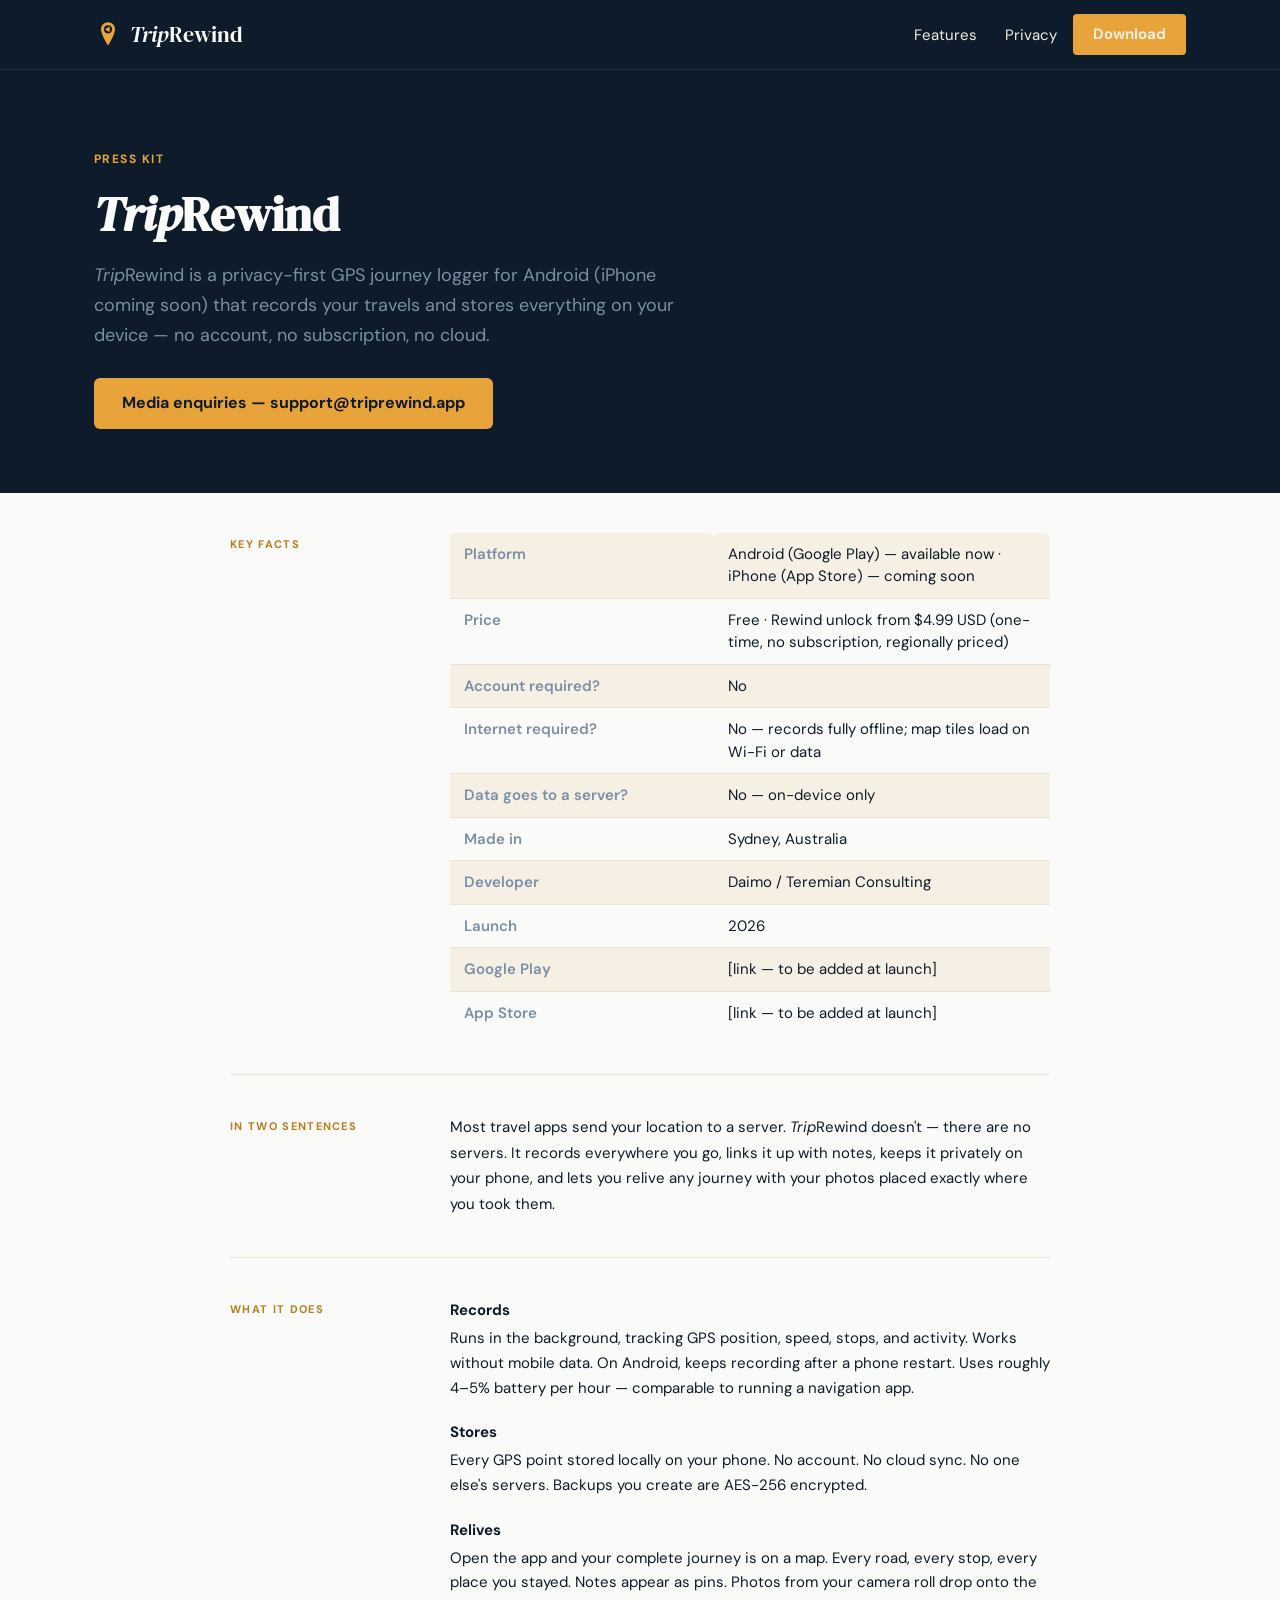
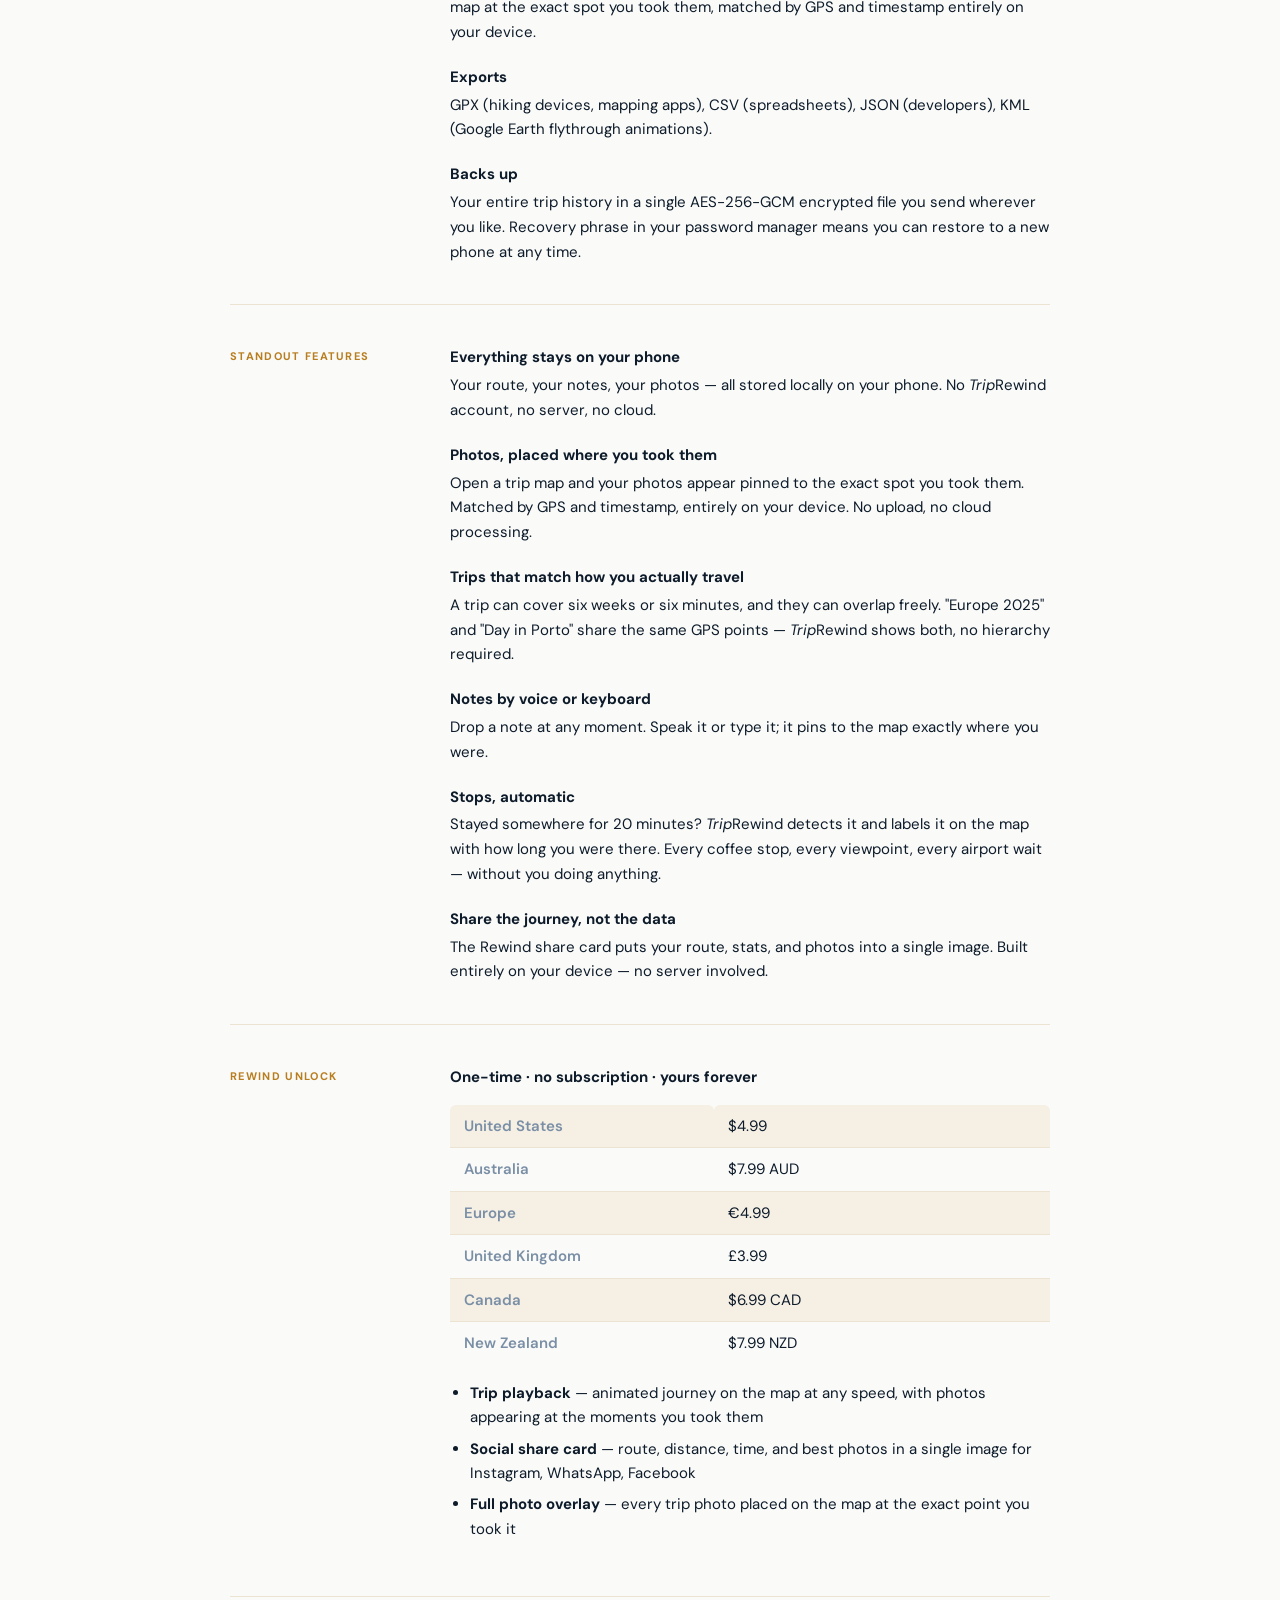
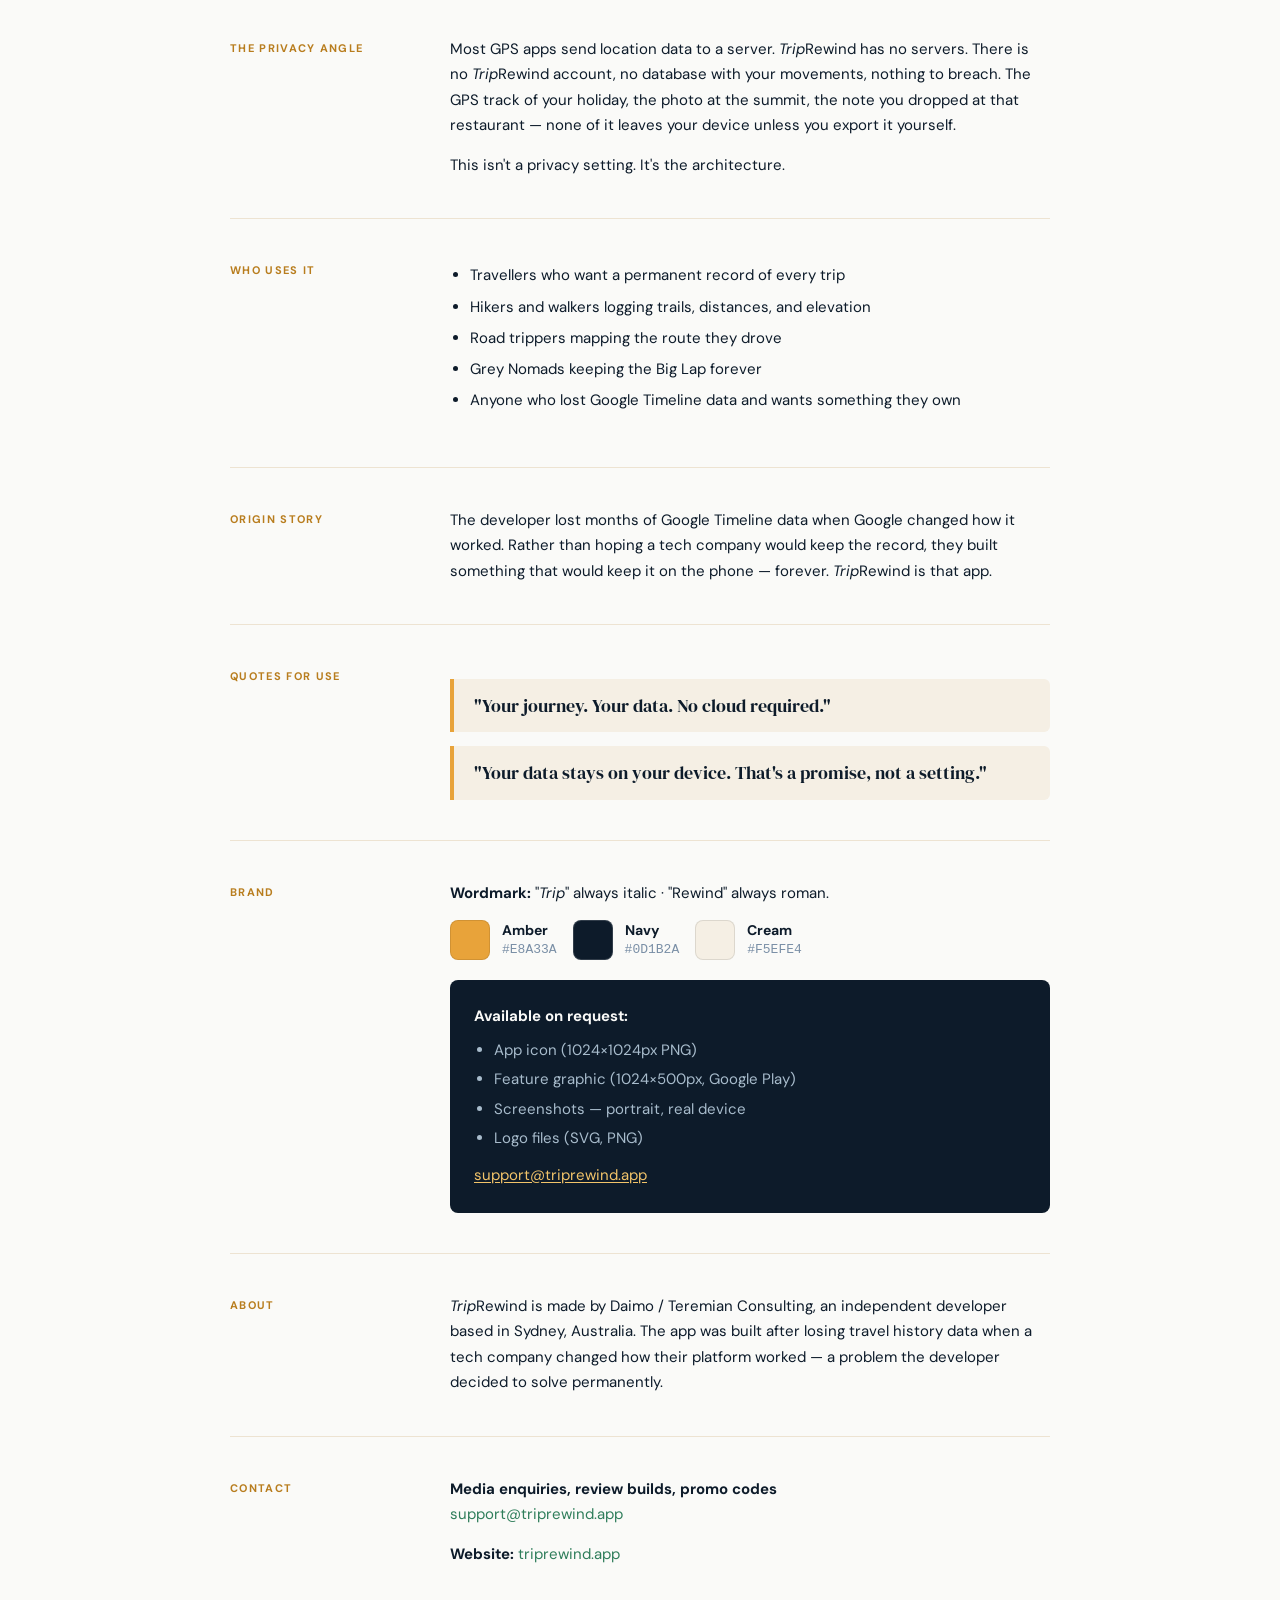
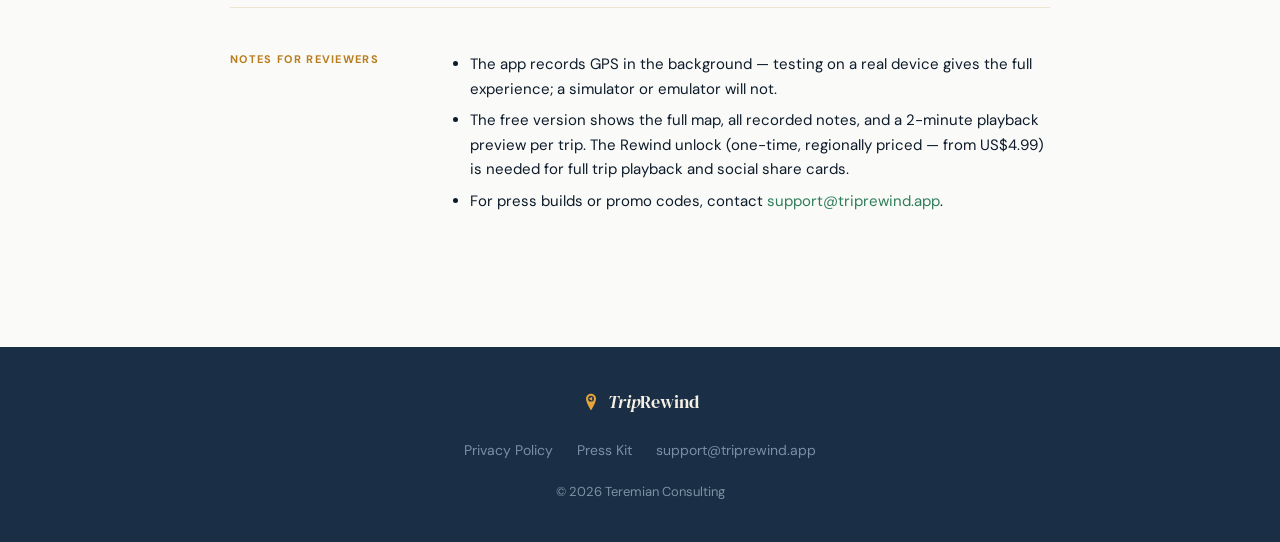
==== commit 2acd4570: "Updates for consistency." ====
--- a/press/index.html
+++ b/press/index.html
@@ -33,7 +33,7 @@
     <div class="container">
       <p class="eyebrow">Press Kit</p>
       <h1><i>Trip</i>Rewind</h1>
-      <p class="lead"><i>Trip</i>Rewind is a privacy-first GPS journey logger for Android and iPhone that records your travels and stores everything on your device — no account, no subscription, no cloud.</p>
+      <p class="lead"><i>Trip</i>Rewind is a privacy-first GPS journey logger for Android (iPhone coming soon) that records your travels and stores everything on your device — no account, no subscription, no cloud.</p>
       <a href="mailto:support@triprewind.app" class="btn btn-primary">Media enquiries — support@triprewind.app</a>
     </div>
   </header>
@@ -47,7 +47,7 @@
         <div class="press-section-body">
           <table class="facts-table">
             <tbody>
-              <tr><td>Platform</td><td>Android (Google Play) · iPhone (App Store)</td></tr>
+              <tr><td>Platform</td><td>Android (Google Play) — available now · iPhone (App Store) — coming soon</td></tr>
               <tr><td>Price</td><td>Free · Rewind unlock from $4.99 USD (one-time, no subscription, regionally priced)</td></tr>
               <tr><td>Account required?</td><td>No</td></tr>
               <tr><td>Internet required?</td><td>No — records fully offline; map tiles load on Wi-Fi or data</td></tr>
@@ -74,11 +74,11 @@
         <div class="press-section-body">
           <div class="feature-item">
             <strong>Records</strong>
-            <p>Runs in the background, tracking GPS position, speed, stops, and activity. Works without mobile data. Survives a phone restart. Uses roughly the same battery as Google Maps (~5% per hour).</p>
+            <p>Runs in the background, tracking GPS position, speed, stops, and activity. Works without mobile data. On Android, keeps recording after a phone restart. Uses roughly 4–5% battery per hour — comparable to running a navigation app.</p>
           </div>
           <div class="feature-item">
             <strong>Stores</strong>
-            <p>Every GPS point stored locally in an encrypted database on your phone. No account. No cloud sync. No one else's servers.</p>
+            <p>Every GPS point stored locally on your phone. No account. No cloud sync. No one else's servers. Backups you create are AES-256 encrypted.</p>
           </div>
           <div class="feature-item">
             <strong>Relives</strong>
@@ -100,7 +100,7 @@
         <div class="press-section-body">
           <div class="feature-item">
             <strong>Everything stays on your phone</strong>
-            <p>Your route, your notes, your photos — stored locally in an encrypted database. No <i>Trip</i>Rewind account, no server, no cloud.</p>
+            <p>Your route, your notes, your photos — all stored locally on your phone. No <i>Trip</i>Rewind account, no server, no cloud.</p>
           </div>
           <div class="feature-item">
             <strong>Photos, placed where you took them</strong>
@@ -235,7 +235,7 @@
         <div class="press-section-body">
           <ul>
             <li>The app records GPS in the background — testing on a real device gives the full experience; a simulator or emulator will not.</li>
-            <li>The free version shows the full map and all recorded notes. The Rewind unlock (from $3.99–$7.99 depending on region) is needed for trip playback and social share cards.</li>
+            <li>The free version shows the full map, all recorded notes, and a 2-minute playback preview per trip. The Rewind unlock (one-time, regionally priced — from US$4.99) is needed for full trip playback and social share cards.</li>
             <li>For press builds or promo codes, contact <a href="mailto:support@triprewind.app" style="color:var(--privacy-green);">support@triprewind.app</a>.</li>
           </ul>
         </div>
--- a/style.css
+++ b/style.css
@@ -328,6 +328,11 @@
   gap: 0.625rem;
 }
 .pricing-features li:last-child { border-bottom: none; }
+.pricing-features li em {
+  font-style: normal;
+  color: var(--slate);
+  font-size: 0.875em;
+}
 .pricing-features li::before {
   content: '';
   display: inline-block;
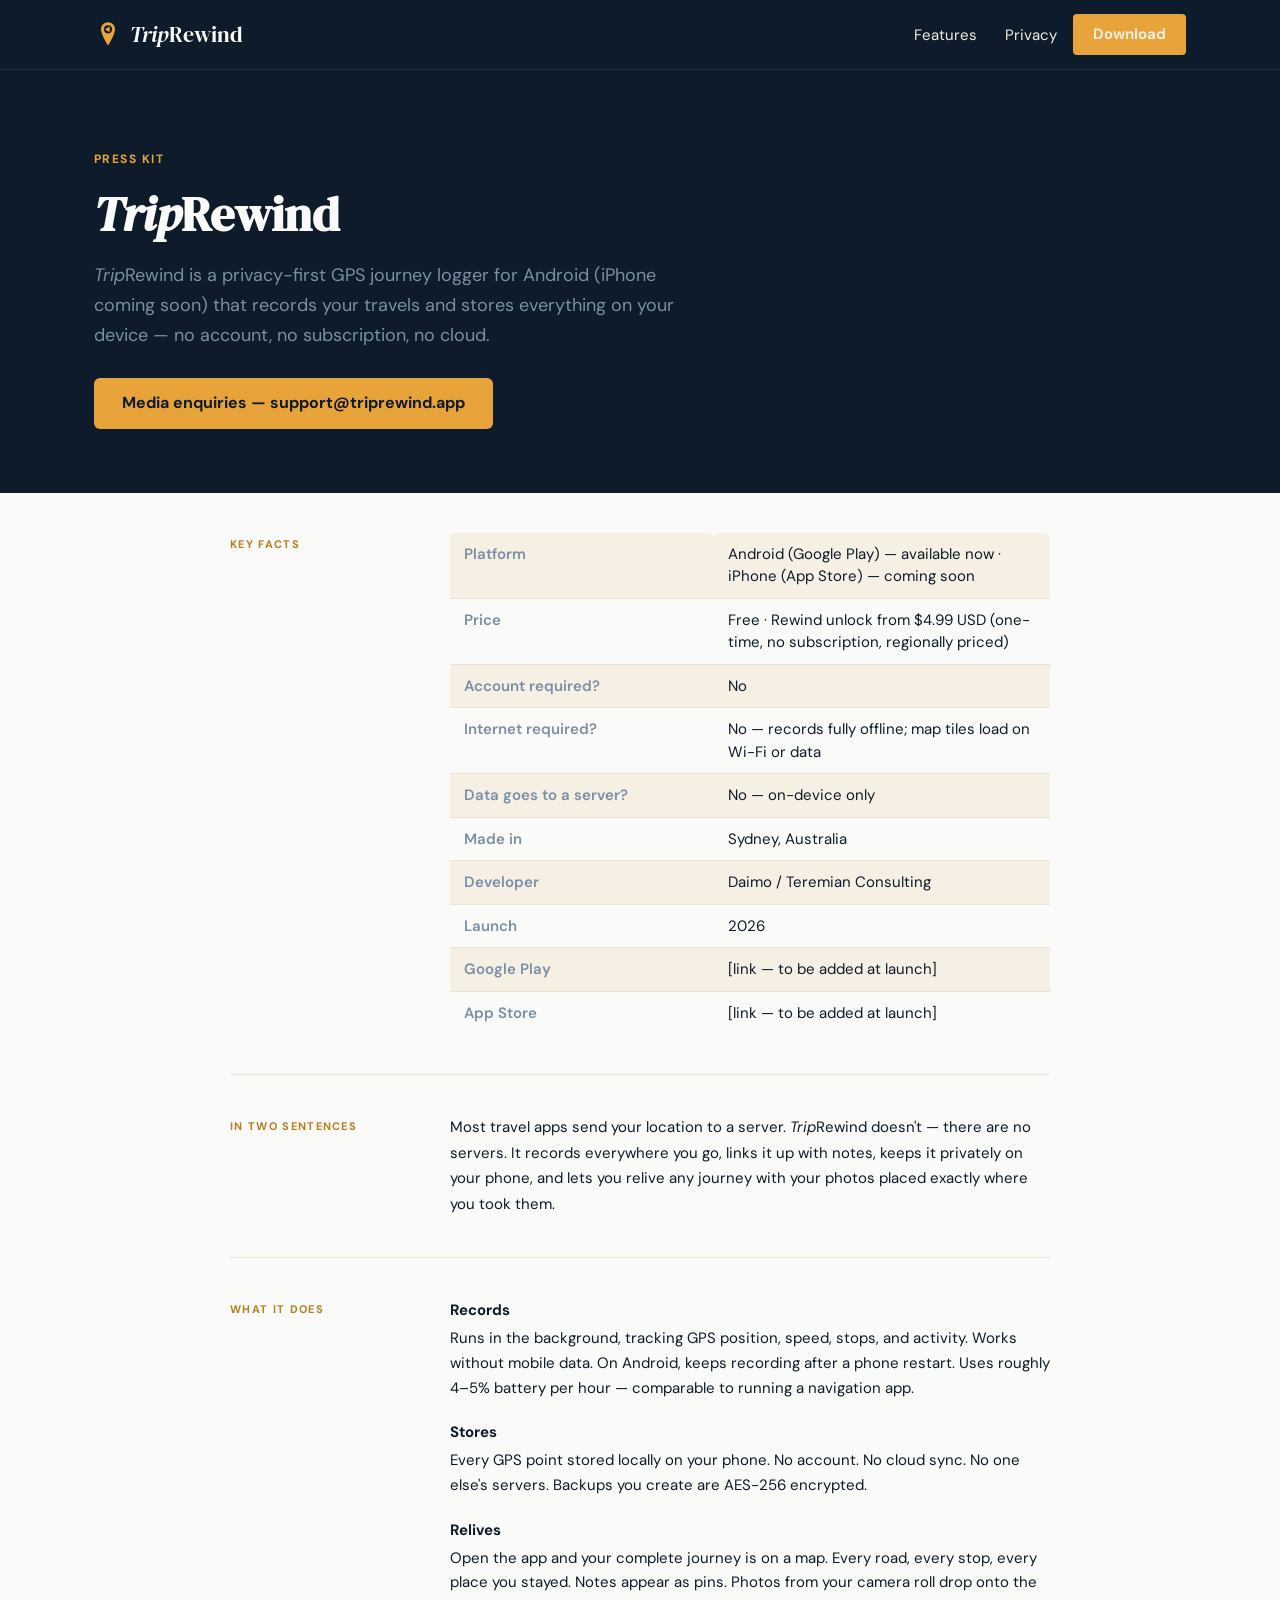
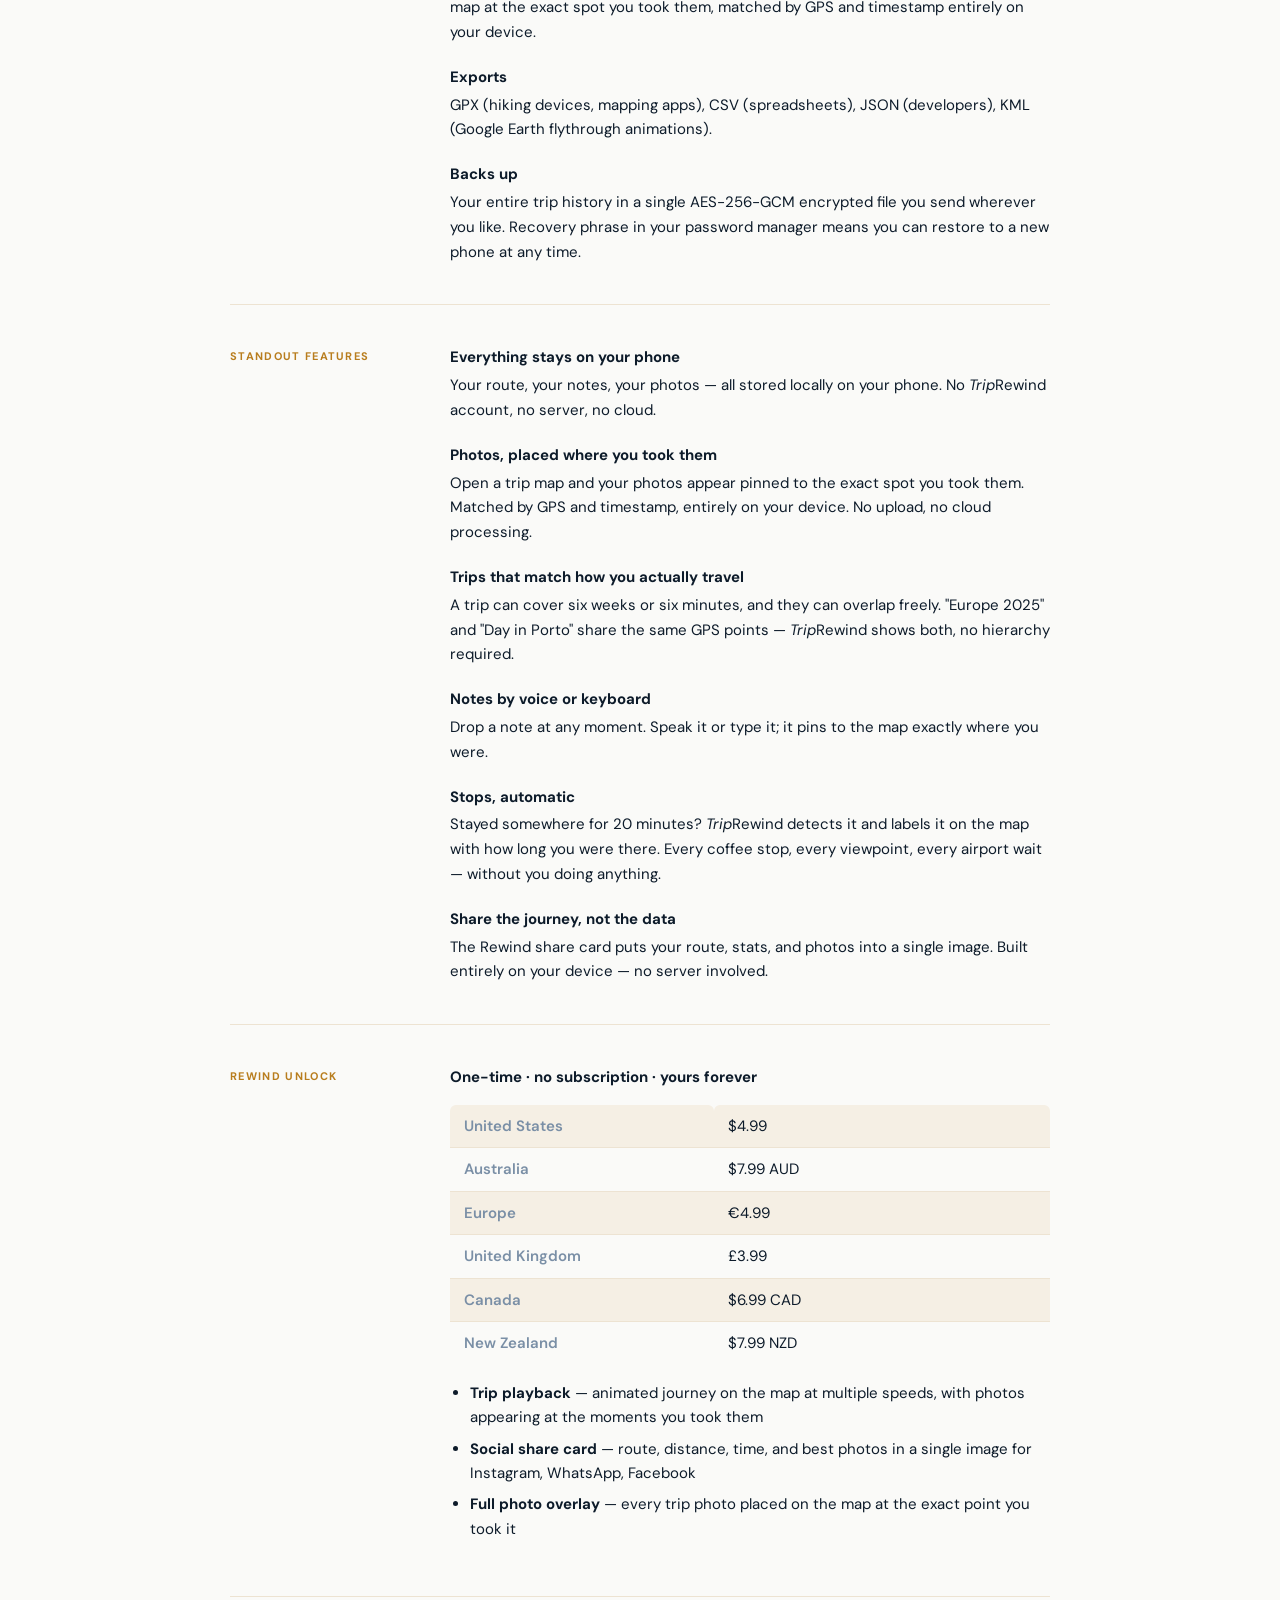
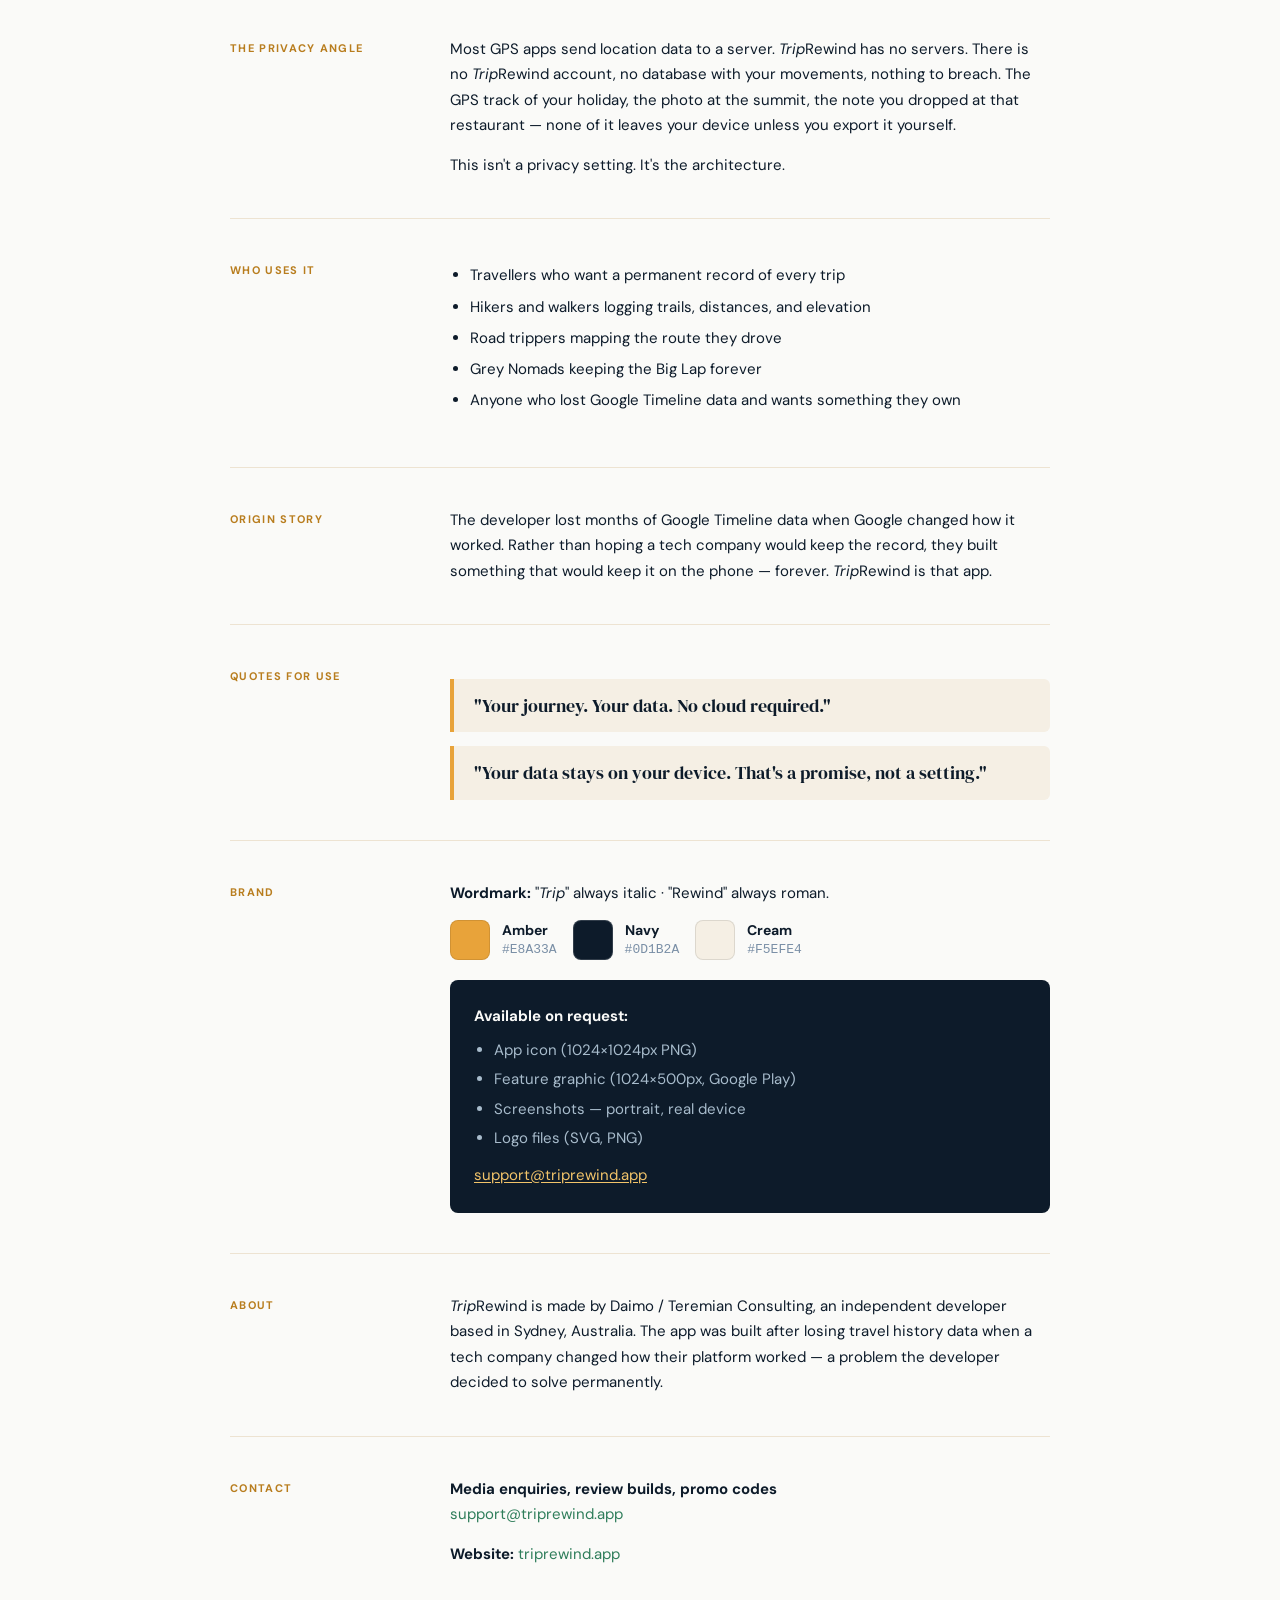
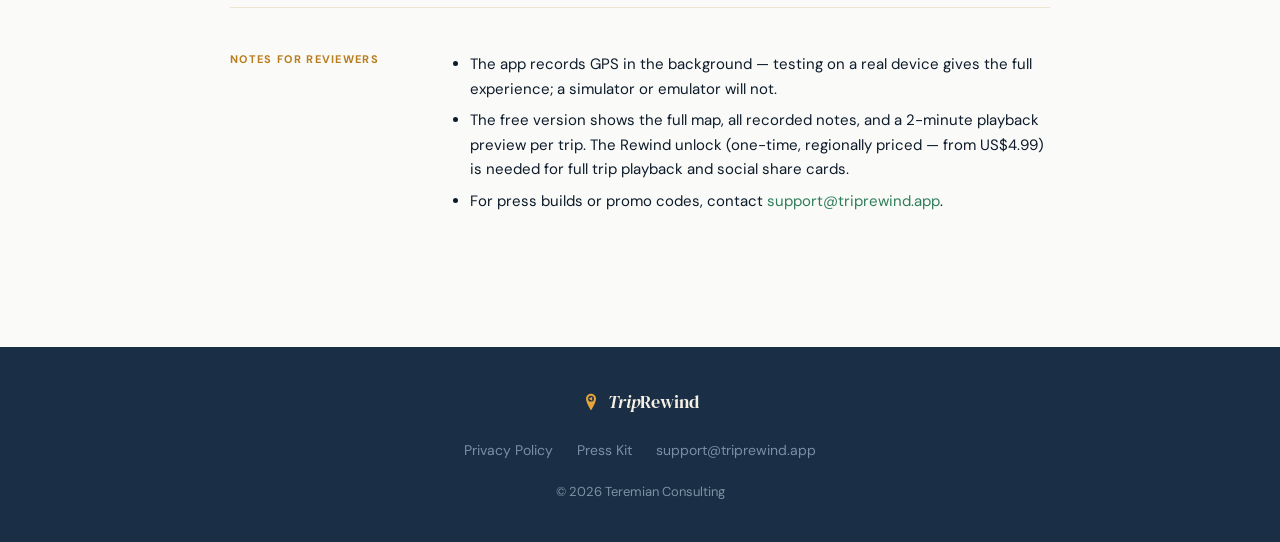
==== commit e2309346: "Updates for consistency." ====
--- a/press/index.html
+++ b/press/index.html
@@ -140,7 +140,7 @@
             </tbody>
           </table>
           <ul>
-            <li><strong>Trip playback</strong> — animated journey on the map at any speed, with photos appearing at the moments you took them</li>
+            <li><strong>Trip playback</strong> — animated journey on the map at multiple speeds, with photos appearing at the moments you took them</li>
             <li><strong>Social share card</strong> — route, distance, time, and best photos in a single image for Instagram, WhatsApp, Facebook</li>
             <li><strong>Full photo overlay</strong> — every trip photo placed on the map at the exact point you took it</li>
           </ul>
--- a/style.css
+++ b/style.css
@@ -371,6 +371,37 @@
   font-weight: 600;
 }
 
+/* ── FAQ ───────────────────────────────────────────────────────── */
+.faq {
+  background: var(--white);
+  padding: var(--pad-section);
+}
+.faq h2 {
+  font-size: clamp(1.625rem, 3vw, 2.25rem);
+  color: var(--navy);
+  text-align: center;
+  margin-bottom: 3rem;
+}
+.faq-list {
+  max-width: 760px;
+  margin: 0 auto;
+  display: flex;
+  flex-direction: column;
+  gap: 1.75rem;
+}
+.faq-item h3 {
+  font-family: var(--font-body);
+  font-size: 1.0625rem;
+  font-weight: 700;
+  color: var(--navy);
+  margin-bottom: 0.5rem;
+}
+.faq-item p {
+  font-size: 0.9375rem;
+  color: var(--navy);
+  line-height: 1.7;
+}
+
 /* ── Download CTA ──────────────────────────────────────────────── */
 .download {
   background: var(--navy);
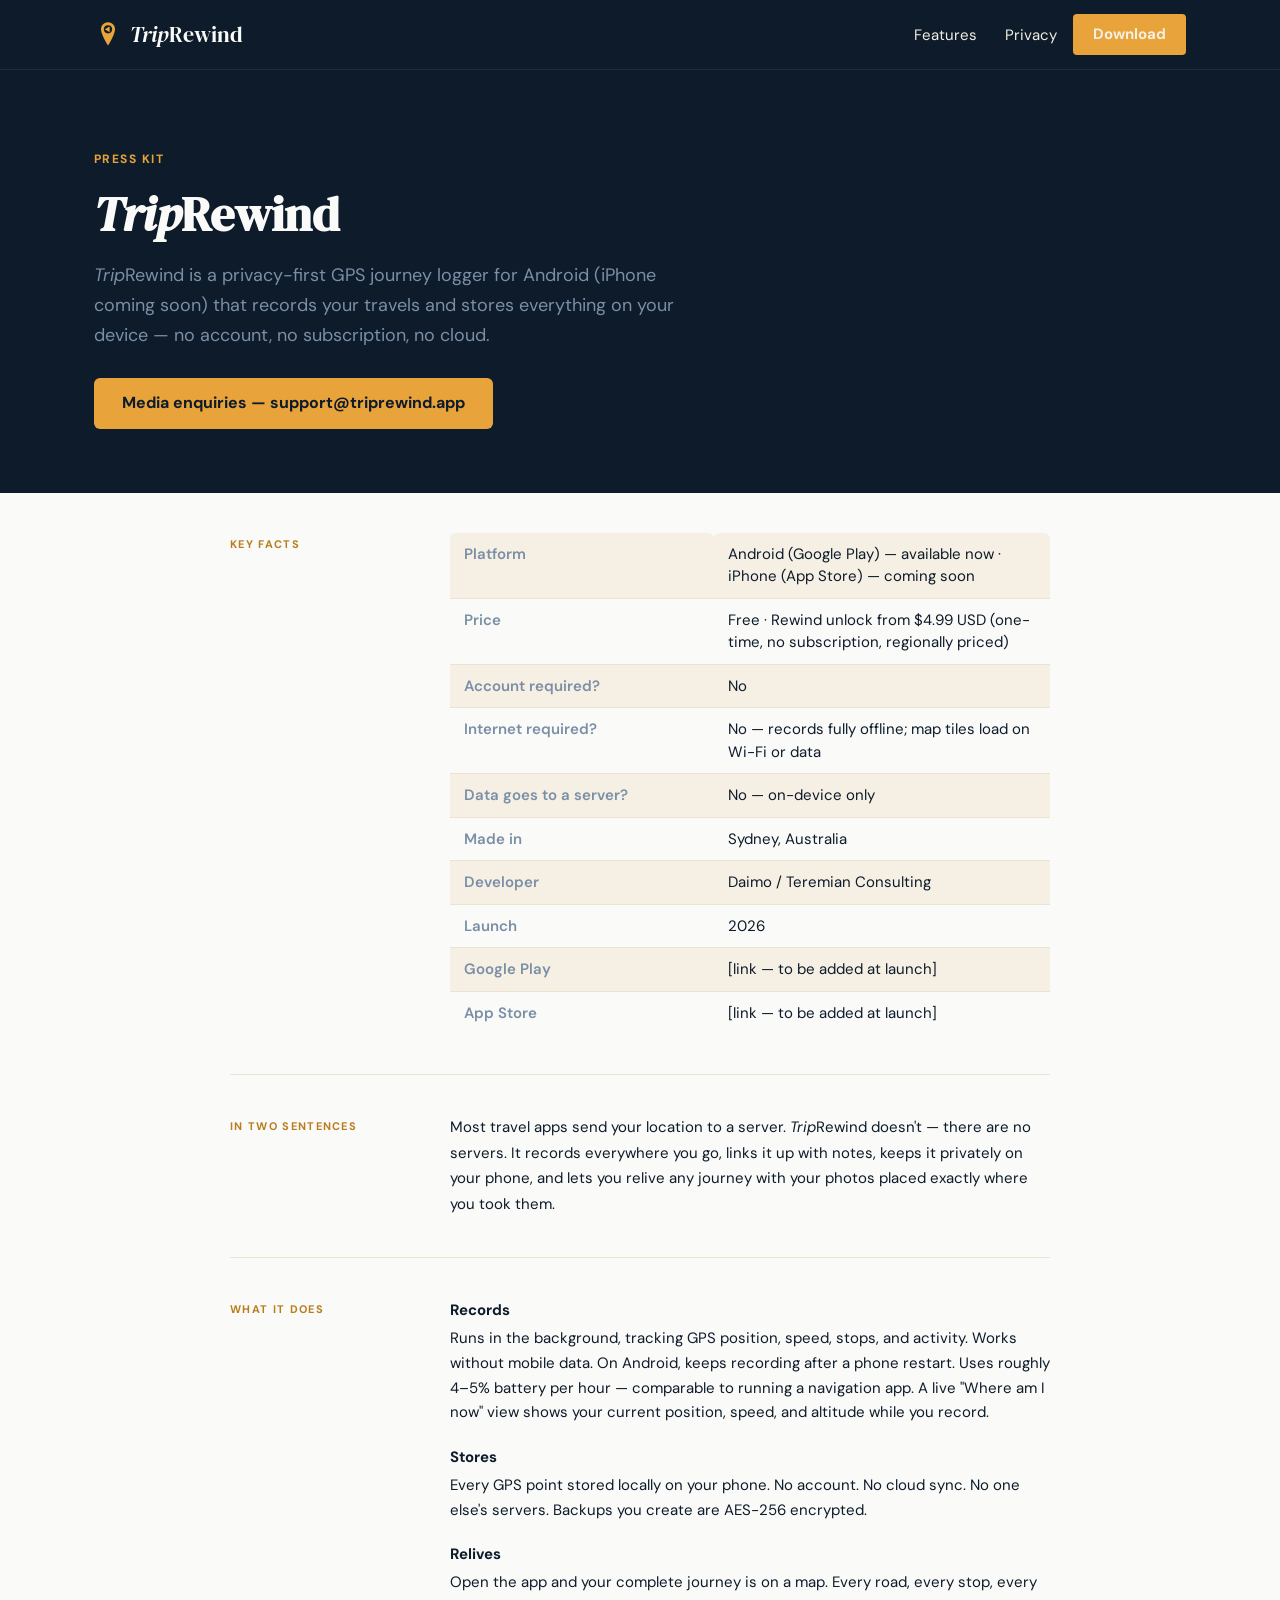
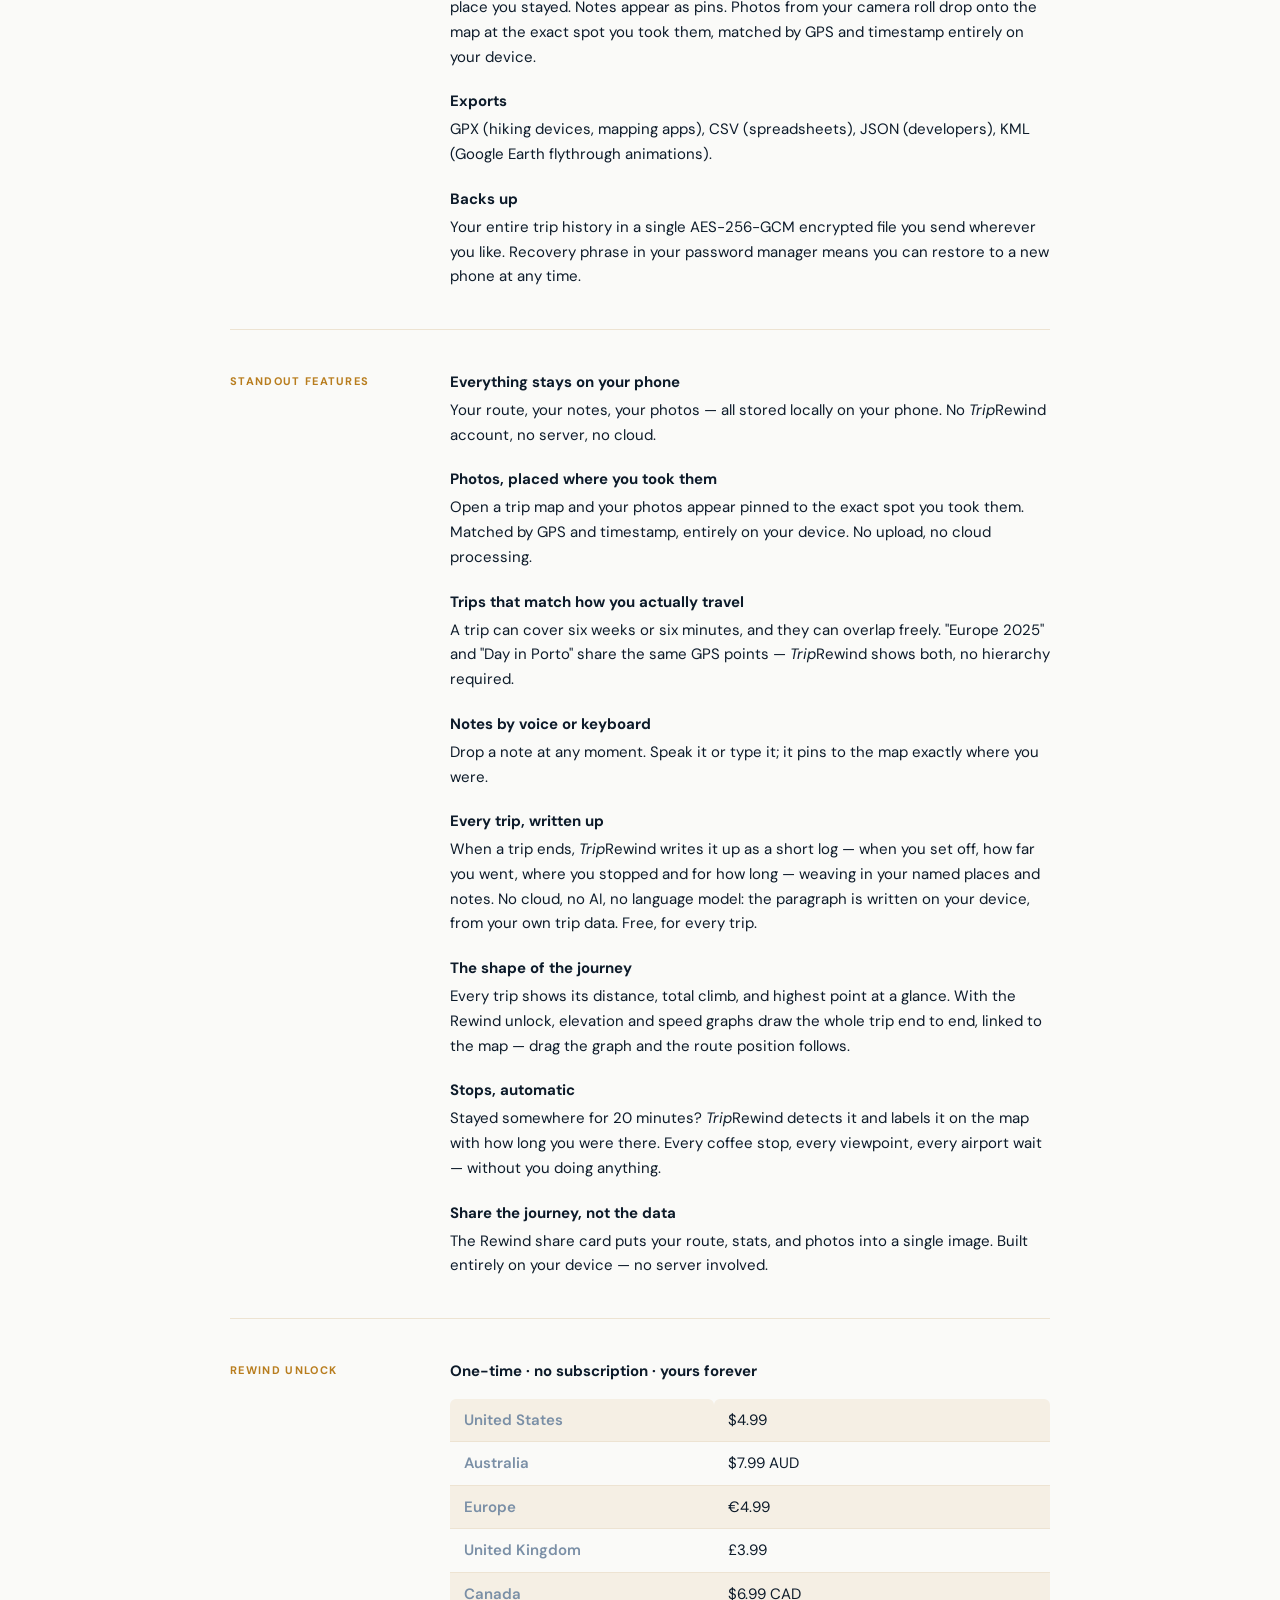
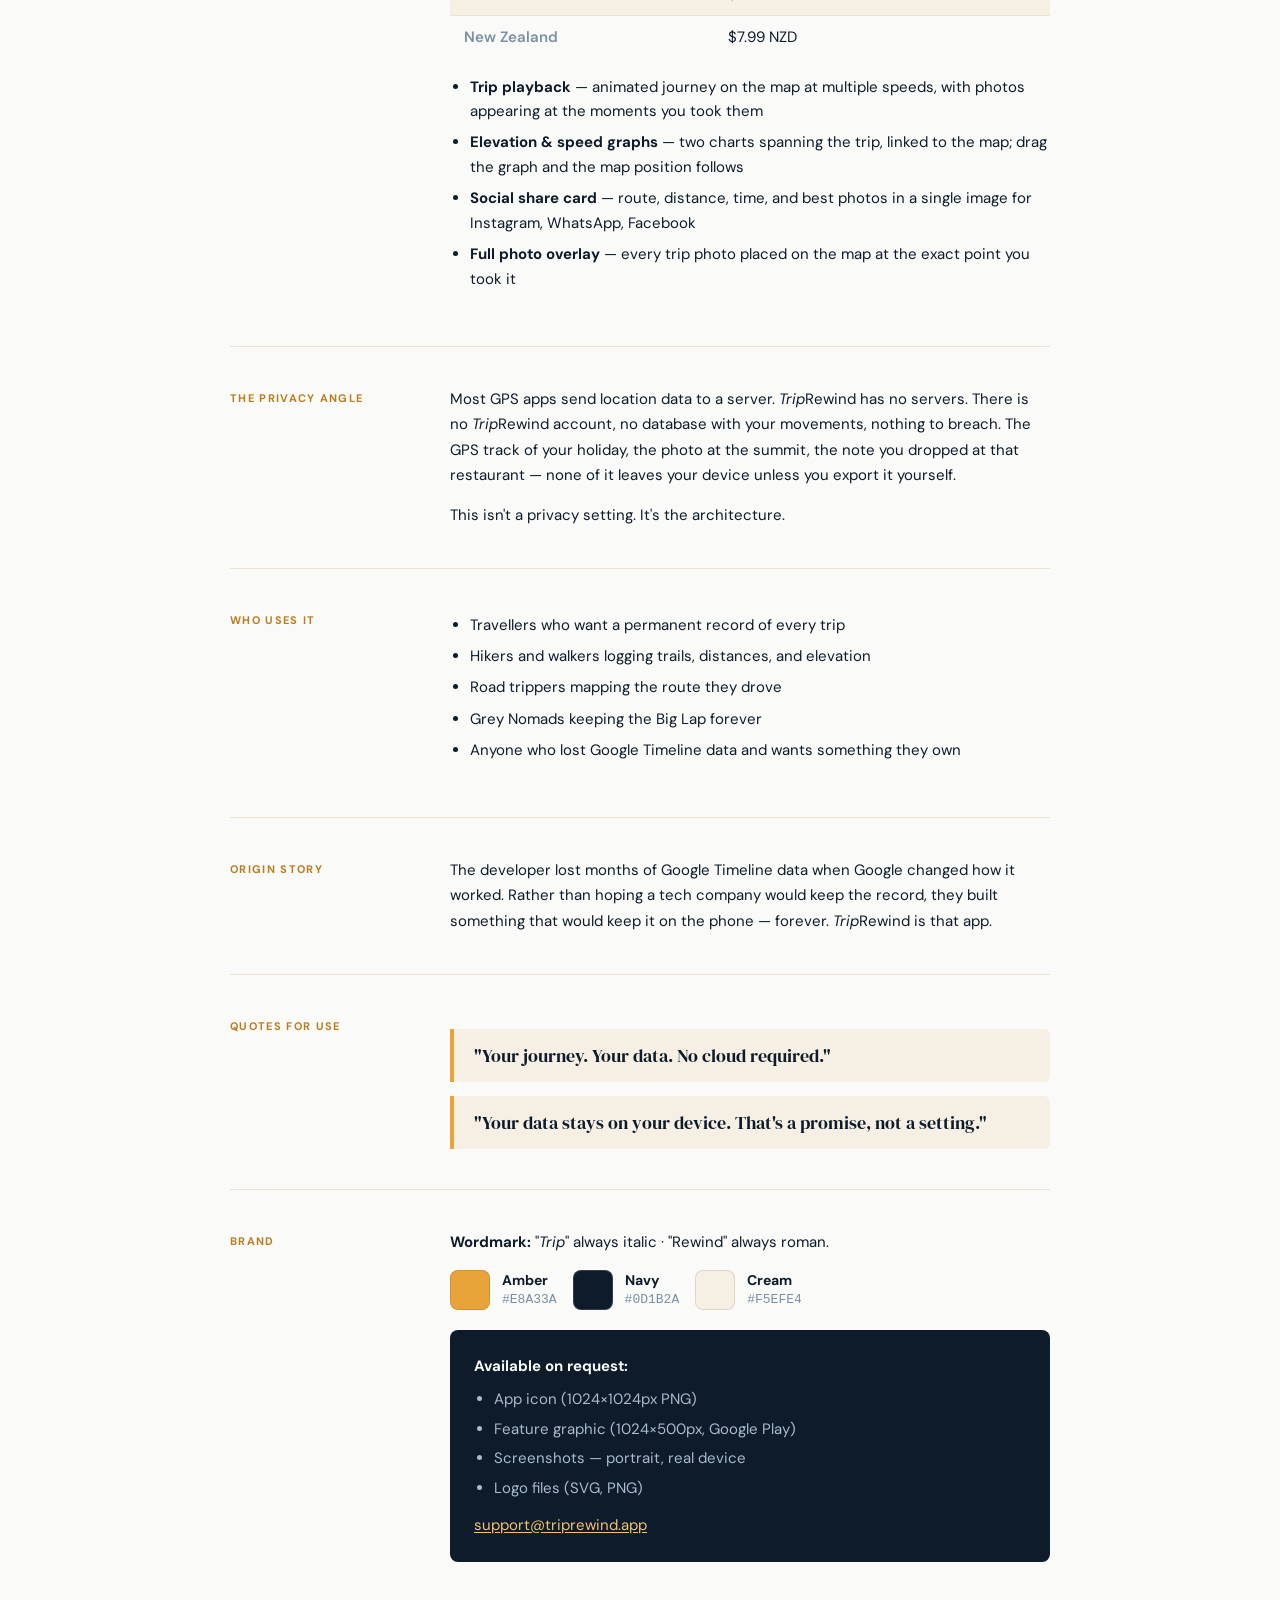
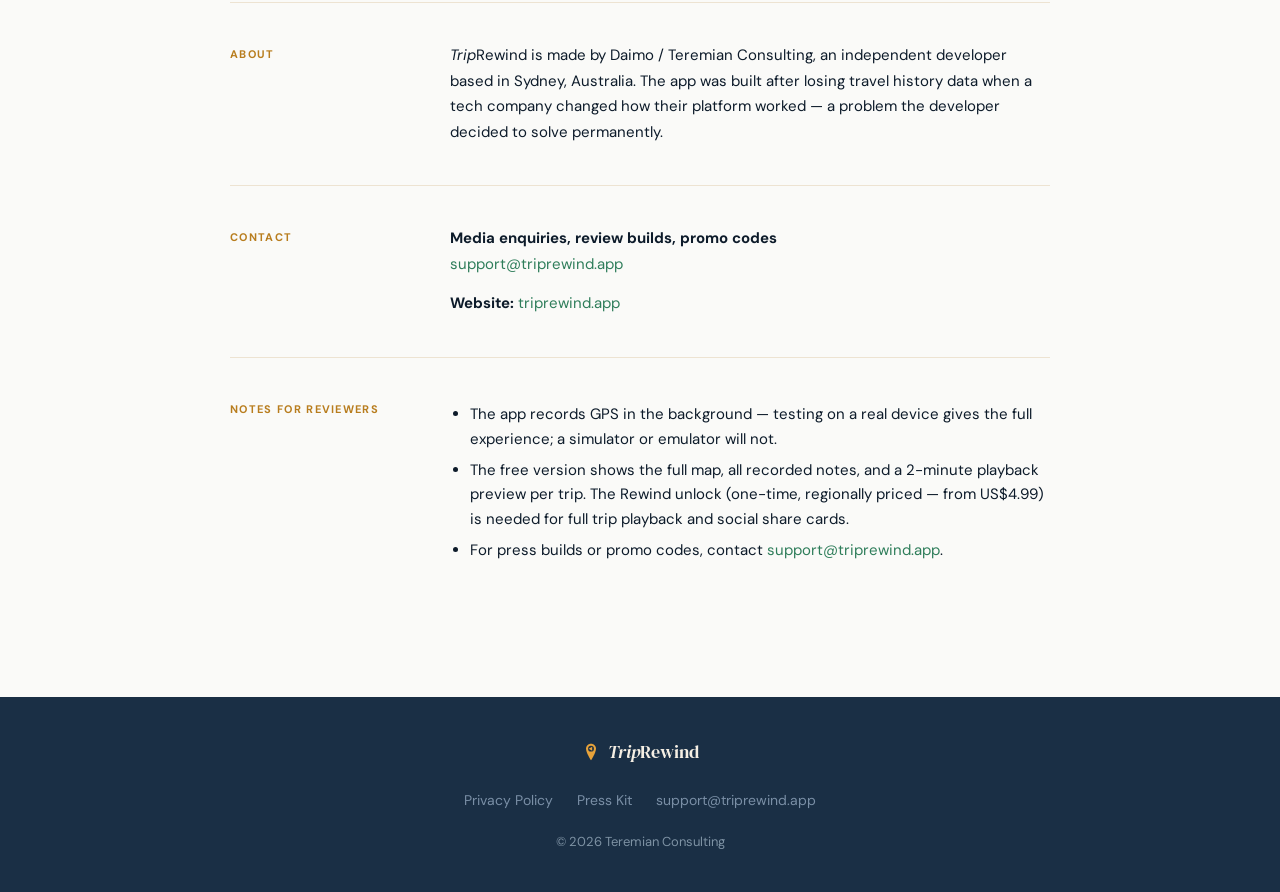
==== commit dc695584: "Got claude fable to have a poke around" ====
--- a/press/index.html
+++ b/press/index.html
@@ -6,6 +6,7 @@
   <title>Press Kit — TripRewind</title>
   <meta name="description" content="TripRewind press kit — app description, key facts, features, brand assets, and media contact.">
   <link rel="stylesheet" href="../style.css">
+  <link rel="icon" type="image/svg+xml" href="/favicon.svg">
 </head>
 <body>
 
@@ -74,7 +75,7 @@
         <div class="press-section-body">
           <div class="feature-item">
             <strong>Records</strong>
-            <p>Runs in the background, tracking GPS position, speed, stops, and activity. Works without mobile data. On Android, keeps recording after a phone restart. Uses roughly 4–5% battery per hour — comparable to running a navigation app.</p>
+            <p>Runs in the background, tracking GPS position, speed, stops, and activity. Works without mobile data. On Android, keeps recording after a phone restart. Uses roughly 4–5% battery per hour — comparable to running a navigation app. A live "Where am I now" view shows your current position, speed, and altitude while you record.</p>
           </div>
           <div class="feature-item">
             <strong>Stores</strong>
@@ -113,6 +114,14 @@
           <div class="feature-item">
             <strong>Notes by voice or keyboard</strong>
             <p>Drop a note at any moment. Speak it or type it; it pins to the map exactly where you were.</p>
+          </div>
+          <div class="feature-item">
+            <strong>Every trip, written up</strong>
+            <p>When a trip ends, <i>Trip</i>Rewind writes it up as a short log — when you set off, how far you went, where you stopped and for how long — weaving in your named places and notes. No cloud, no AI, no language model: the paragraph is written on your device, from your own trip data. Free, for every trip.</p>
+          </div>
+          <div class="feature-item">
+            <strong>The shape of the journey</strong>
+            <p>Every trip shows its distance, total climb, and highest point at a glance. With the Rewind unlock, elevation and speed graphs draw the whole trip end to end, linked to the map — drag the graph and the route position follows.</p>
           </div>
           <div class="feature-item">
             <strong>Stops, automatic</strong>
@@ -141,6 +150,7 @@
           </table>
           <ul>
             <li><strong>Trip playback</strong> — animated journey on the map at multiple speeds, with photos appearing at the moments you took them</li>
+            <li><strong>Elevation &amp; speed graphs</strong> — two charts spanning the trip, linked to the map; drag the graph and the map position follows</li>
             <li><strong>Social share card</strong> — route, distance, time, and best photos in a single image for Instagram, WhatsApp, Facebook</li>
             <li><strong>Full photo overlay</strong> — every trip photo placed on the map at the exact point you took it</li>
           </ul>
--- a/style.css
+++ b/style.css
@@ -203,6 +203,194 @@
   margin: 0 auto;
 }
 
+/* ── Auto trip narrative ───────────────────────────────────────── */
+.narrative {
+  background: var(--white);
+  padding: var(--pad-section);
+}
+.narrative h2 {
+  font-size: clamp(1.625rem, 3vw, 2.25rem);
+  color: var(--navy);
+  text-align: center;
+  margin-bottom: 0.75rem;
+}
+.narrative-subhead {
+  font-size: clamp(0.9375rem, 1.5vw, 1.0625rem);
+  color: var(--slate);
+  max-width: 56ch;
+  margin: 0 auto 2.5rem;
+  text-align: center;
+  line-height: 1.6;
+}
+.narrative-sample {
+  max-width: 620px;
+  margin: 0 auto;
+  background: var(--cream);
+  border-left: 4px solid var(--amber);
+  border-radius: 0 0.5rem 0.5rem 0;
+  padding: 1.25rem 1.5rem 1.375rem;
+}
+.narrative-sample-label {
+  font-size: 0.75rem;
+  font-weight: 700;
+  letter-spacing: 0.08em;
+  text-transform: uppercase;
+  color: var(--amber-dark);
+  margin-bottom: 0.625rem;
+}
+.narrative-sample blockquote {
+  font-family: var(--font-display);
+  font-size: clamp(1.0625rem, 1.8vw, 1.25rem);
+  color: var(--navy);
+  line-height: 1.55;
+}
+.narrative-notes {
+  max-width: 620px;
+  margin: 1.5rem auto 0;
+}
+.narrative-notes p {
+  font-size: 0.9375rem;
+  color: var(--navy);
+  line-height: 1.7;
+  margin-bottom: 0.875rem;
+}
+.narrative-notes p:last-child { margin-bottom: 0; }
+.narrative-notes em {
+  font-style: italic;
+  color: var(--navy-light);
+}
+
+/* ── Elevation & speed profiles (Rewind) ───────────────────────── */
+.profiles {
+  background: var(--navy);
+  padding: var(--pad-section);
+}
+.profiles h2 {
+  font-size: clamp(1.625rem, 3vw, 2.25rem);
+  color: var(--cream);
+  text-align: center;
+  margin-bottom: 0.75rem;
+}
+.profiles-subhead {
+  font-size: clamp(0.9375rem, 1.5vw, 1.0625rem);
+  color: var(--slate-light);
+  max-width: 56ch;
+  margin: 0 auto 2.5rem;
+  text-align: center;
+  line-height: 1.6;
+}
+.profiles-sample {
+  max-width: 620px;
+  margin: 0 auto;
+  background: var(--navy-mid);
+  border: 1px solid var(--navy-light);
+  border-radius: 0.625rem;
+  padding: 1.25rem 1.5rem 1.375rem;
+}
+.profiles-sample-label {
+  font-size: 0.75rem;
+  font-weight: 700;
+  letter-spacing: 0.08em;
+  text-transform: uppercase;
+  color: var(--amber);
+  margin-bottom: 1rem;
+}
+.profile-chart { margin-bottom: 1.25rem; }
+.profile-chart-head {
+  display: flex;
+  justify-content: space-between;
+  align-items: baseline;
+  margin-bottom: 0.375rem;
+}
+.profile-chart-title {
+  font-size: 0.8125rem;
+  font-weight: 700;
+  color: var(--cream);
+}
+.profile-chart-range {
+  font-size: 0.75rem;
+  color: var(--slate-light);
+}
+.profile-chart svg {
+  display: block;
+  width: 100%;
+  height: 96px;
+}
+.profiles-stats {
+  display: flex;
+  flex-wrap: wrap;
+  gap: 1rem 2rem;
+  border-top: 1px solid var(--navy-light);
+  padding-top: 1rem;
+}
+.profile-stat {
+  display: flex;
+  flex-direction: column;
+  gap: 0.125rem;
+}
+.profile-stat-value {
+  font-family: var(--font-display);
+  font-size: 1.375rem;
+  color: var(--cream);
+  line-height: 1.2;
+}
+.profile-stat-label {
+  font-size: 0.75rem;
+  letter-spacing: 0.05em;
+  text-transform: uppercase;
+  color: var(--slate-light);
+}
+.profiles-notes {
+  max-width: 620px;
+  margin: 1.5rem auto 0;
+}
+.profiles-notes p {
+  font-size: 0.9375rem;
+  color: var(--cream);
+  line-height: 1.7;
+  margin-bottom: 0.875rem;
+}
+.profiles-notes p:last-child { margin-bottom: 0; }
+
+/* ── Export showcase ───────────────────────────────────────────── */
+.exports {
+  background: var(--cream);
+  padding: var(--pad-section);
+}
+.exports h2 {
+  font-size: clamp(1.625rem, 3vw, 2.25rem);
+  color: var(--navy);
+  text-align: center;
+  margin-bottom: 0.75rem;
+}
+.exports-subhead {
+  font-size: clamp(0.9375rem, 1.5vw, 1.0625rem);
+  color: var(--slate);
+  max-width: 52ch;
+  margin: 0 auto 3rem;
+  text-align: center;
+  line-height: 1.6;
+}
+.exports-grid {
+  display: grid;
+  grid-template-columns: 1fr;
+  gap: 2.5rem;
+}
+@media (min-width: 640px) {
+  .exports-grid { grid-template-columns: repeat(3, 1fr); gap: 2rem; }
+}
+.export-story h3 {
+  font-family: var(--font-display);
+  font-size: 1.25rem;
+  color: var(--navy);
+  margin-bottom: 0.625rem;
+}
+.export-story p {
+  font-size: 0.9375rem;
+  color: var(--navy);
+  line-height: 1.7;
+}
+
 /* ── Privacy block ─────────────────────────────────────────────── */
 .privacy-block {
   background: var(--white);
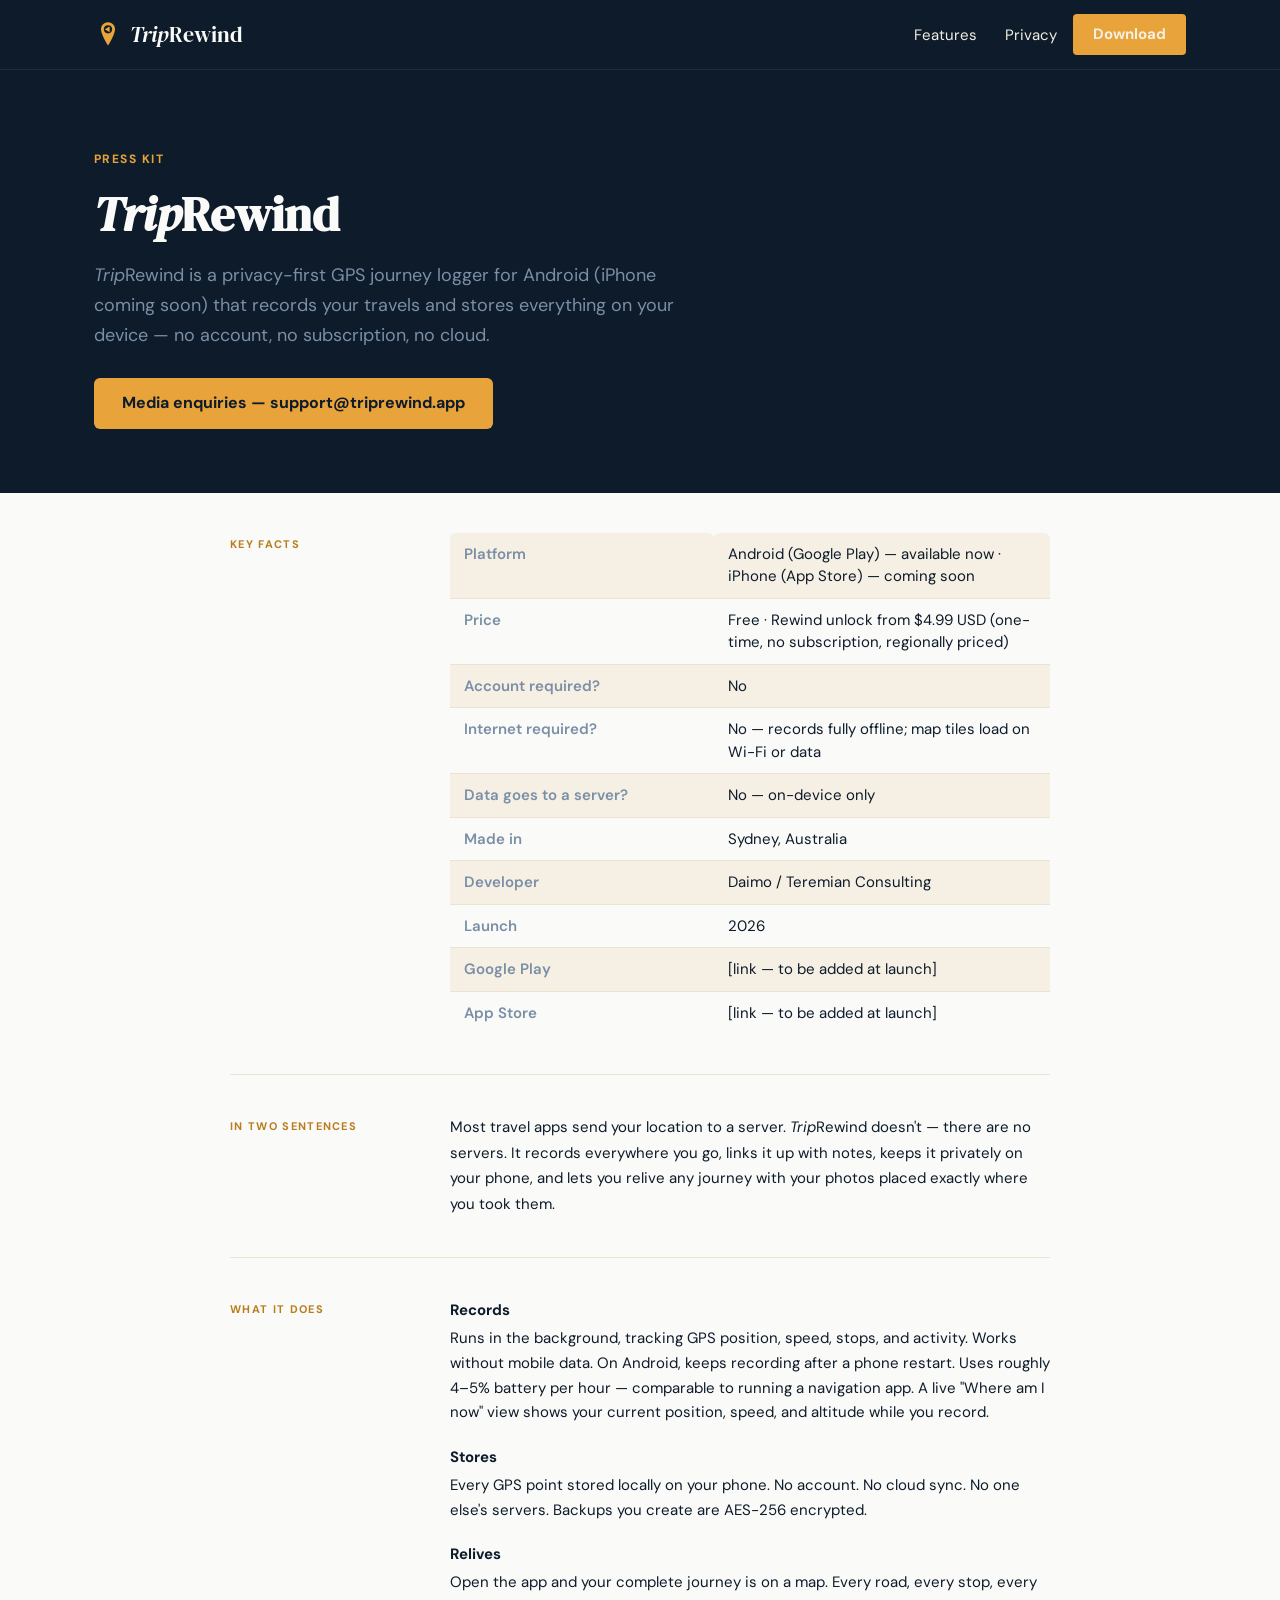
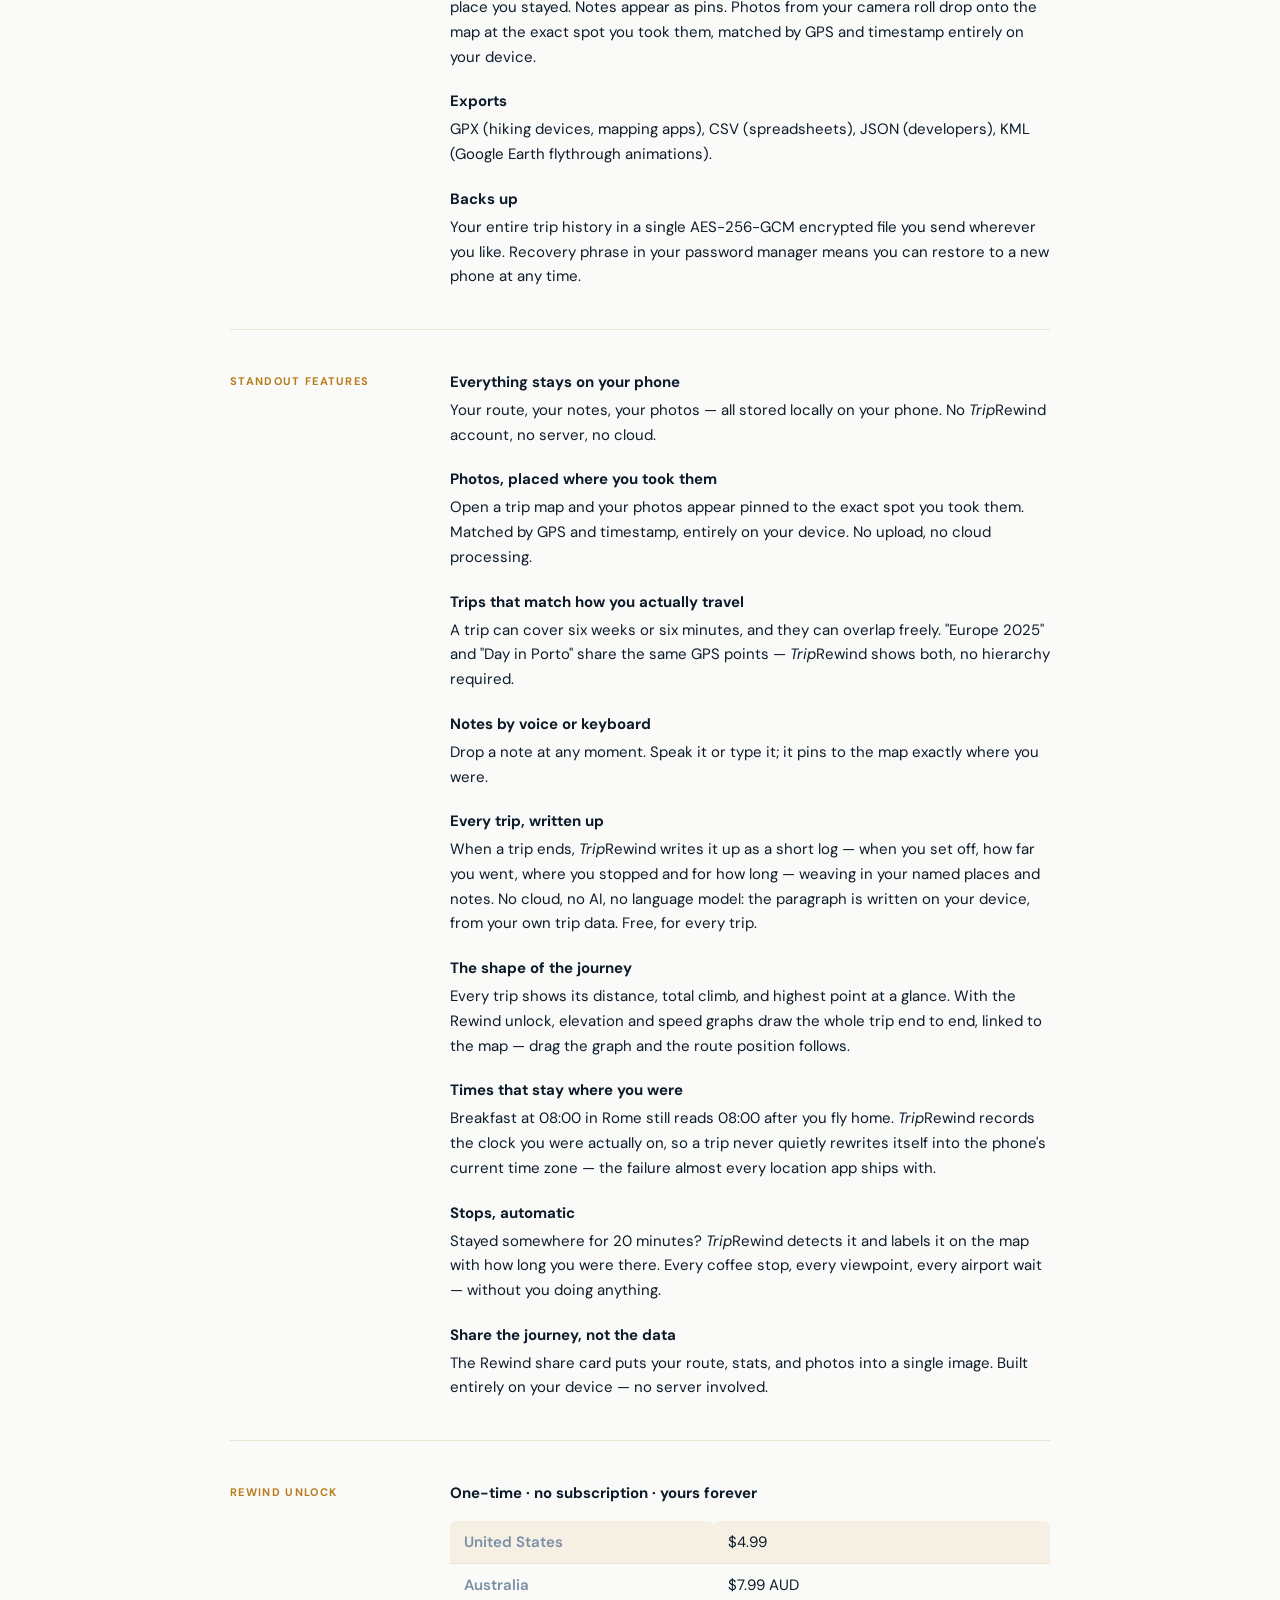
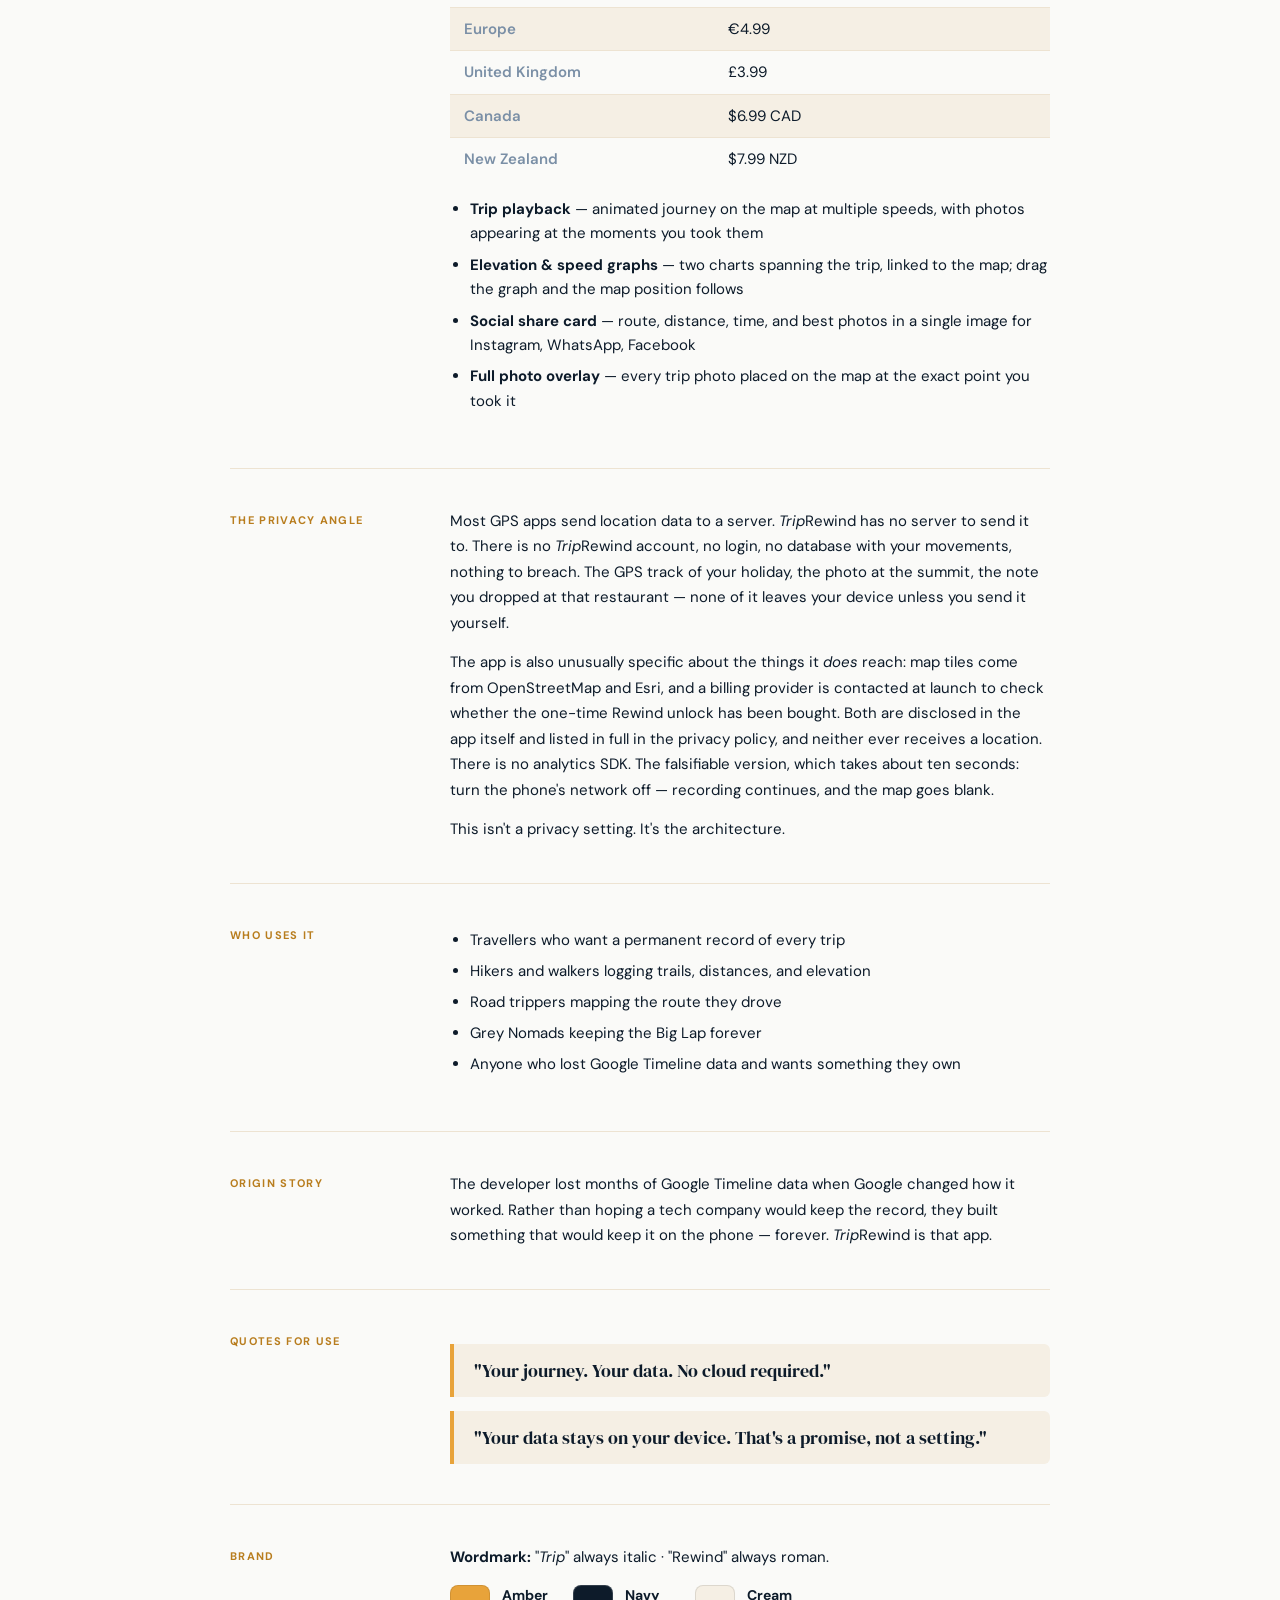
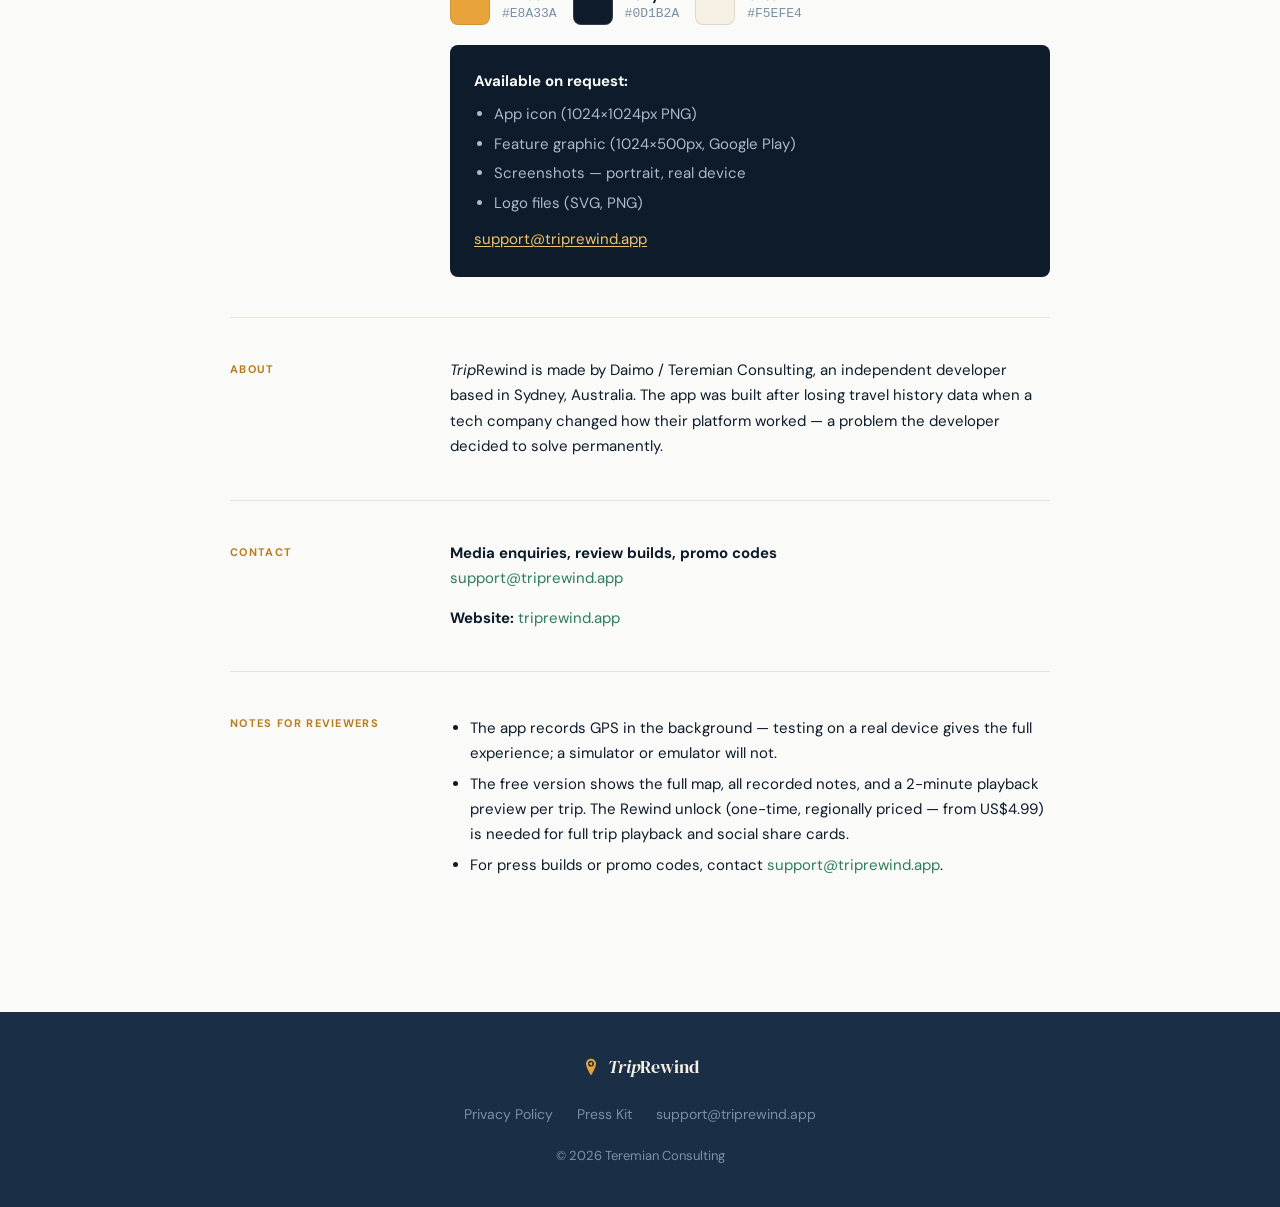
==== commit e9543cf0: "Privacy policy rewrite + site freshness pass Policy was still claiming "no analytics of any kind" (s" ====
--- a/press/index.html
+++ b/press/index.html
@@ -122,6 +122,10 @@
           <div class="feature-item">
             <strong>The shape of the journey</strong>
             <p>Every trip shows its distance, total climb, and highest point at a glance. With the Rewind unlock, elevation and speed graphs draw the whole trip end to end, linked to the map — drag the graph and the route position follows.</p>
+          </div>
+          <div class="feature-item">
+            <strong>Times that stay where you were</strong>
+            <p>Breakfast at 08:00 in Rome still reads 08:00 after you fly home. <i>Trip</i>Rewind records the clock you were actually on, so a trip never quietly rewrites itself into the phone's current time zone — the failure almost every location app ships with.</p>
           </div>
           <div class="feature-item">
             <strong>Stops, automatic</strong>
@@ -160,7 +164,8 @@
       <section class="press-section">
         <h2>The privacy angle</h2>
         <div class="press-section-body">
-          <p>Most GPS apps send location data to a server. <i>Trip</i>Rewind has no servers. There is no <i>Trip</i>Rewind account, no database with your movements, nothing to breach. The GPS track of your holiday, the photo at the summit, the note you dropped at that restaurant — none of it leaves your device unless you export it yourself.</p>
+          <p>Most GPS apps send location data to a server. <i>Trip</i>Rewind has no server to send it to. There is no <i>Trip</i>Rewind account, no login, no database with your movements, nothing to breach. The GPS track of your holiday, the photo at the summit, the note you dropped at that restaurant — none of it leaves your device unless you send it yourself.</p>
+          <p>The app is also unusually specific about the things it <em>does</em> reach: map tiles come from OpenStreetMap and Esri, and a billing provider is contacted at launch to check whether the one-time Rewind unlock has been bought. Both are disclosed in the app itself and listed in full in the <a href="/privacy/#network">privacy policy</a>, and neither ever receives a location. There is no analytics SDK. The falsifiable version, which takes about ten seconds: turn the phone's network off — recording continues, and the map goes blank.</p>
           <p>This isn't a privacy setting. It's the architecture.</p>
         </div>
       </section>
--- a/style.css
+++ b/style.css
@@ -431,6 +431,49 @@
   background: var(--privacy-green);
   flex-shrink: 0;
 }
+.privacy-lede {
+  max-width: 680px;
+  margin: -0.75rem auto 2rem;
+  font-size: 1.0625rem;
+  line-height: 1.7;
+  color: var(--navy);
+}
+.privacy-check {
+  max-width: 680px;
+  margin: 3rem auto 0;
+  padding: 1.5rem 1.75rem;
+  background: var(--cream);
+  border-left: 4px solid var(--privacy-green);
+  border-radius: 0 0.5rem 0.5rem 0;
+  text-align: left;
+}
+.privacy-check h3 {
+  font-family: var(--font-body);
+  font-size: 0.875rem;
+  font-weight: 700;
+  text-transform: uppercase;
+  letter-spacing: 0.04em;
+  color: var(--privacy-green);
+  margin-bottom: 0.875rem;
+}
+.privacy-check p {
+  font-size: 0.9375rem;
+  line-height: 1.65;
+  color: var(--navy);
+  margin-bottom: 0.75rem;
+}
+.privacy-check .privacy-check-foot {
+  margin: 1rem 0 0;
+  padding-top: 1rem;
+  border-top: 1px solid var(--cream-dark);
+  color: var(--slate);
+}
+.privacy-check a {
+  color: var(--privacy-green);
+  text-decoration: underline;
+  text-underline-offset: 2px;
+}
+.privacy-check a:hover { color: var(--navy); }
 
 /* ── Pricing ───────────────────────────────────────────────────── */
 .pricing {
@@ -716,6 +759,47 @@
 }
 .prose .contact-block a { color: var(--navy); font-weight: 600; }
 
+/* Network-egress table — wide content scrolls itself, never the page */
+.table-scroll {
+  overflow-x: auto;
+  -webkit-overflow-scrolling: touch;
+  margin: 0.5rem 0 1.5rem;
+  border: 1px solid var(--cream-dark);
+  border-radius: 0.5rem;
+}
+.egress-table {
+  width: 100%;
+  min-width: 620px;
+  border-collapse: collapse;
+  font-size: 0.875rem;
+}
+.egress-table th {
+  text-align: left;
+  font-size: 0.75rem;
+  text-transform: uppercase;
+  letter-spacing: 0.04em;
+  color: var(--slate);
+  font-weight: 700;
+  padding: 0.75rem 0.875rem;
+  background: var(--cream);
+  border-bottom: 1px solid var(--cream-dark);
+}
+.egress-table td {
+  padding: 0.75rem 0.875rem;
+  vertical-align: top;
+  line-height: 1.5;
+  color: var(--navy);
+  border-bottom: 1px solid var(--cream-dark);
+}
+.egress-table td:first-child { font-weight: 700; }
+.egress-table tr:last-child td { border-bottom: none; }
+.egress-table .egress-note {
+  display: block;
+  font-weight: 400;
+  font-size: 0.75rem;
+  color: var(--slate);
+}
+
 /* ── Press page ────────────────────────────────────────────────── */
 .press-header {
   background: var(--navy);
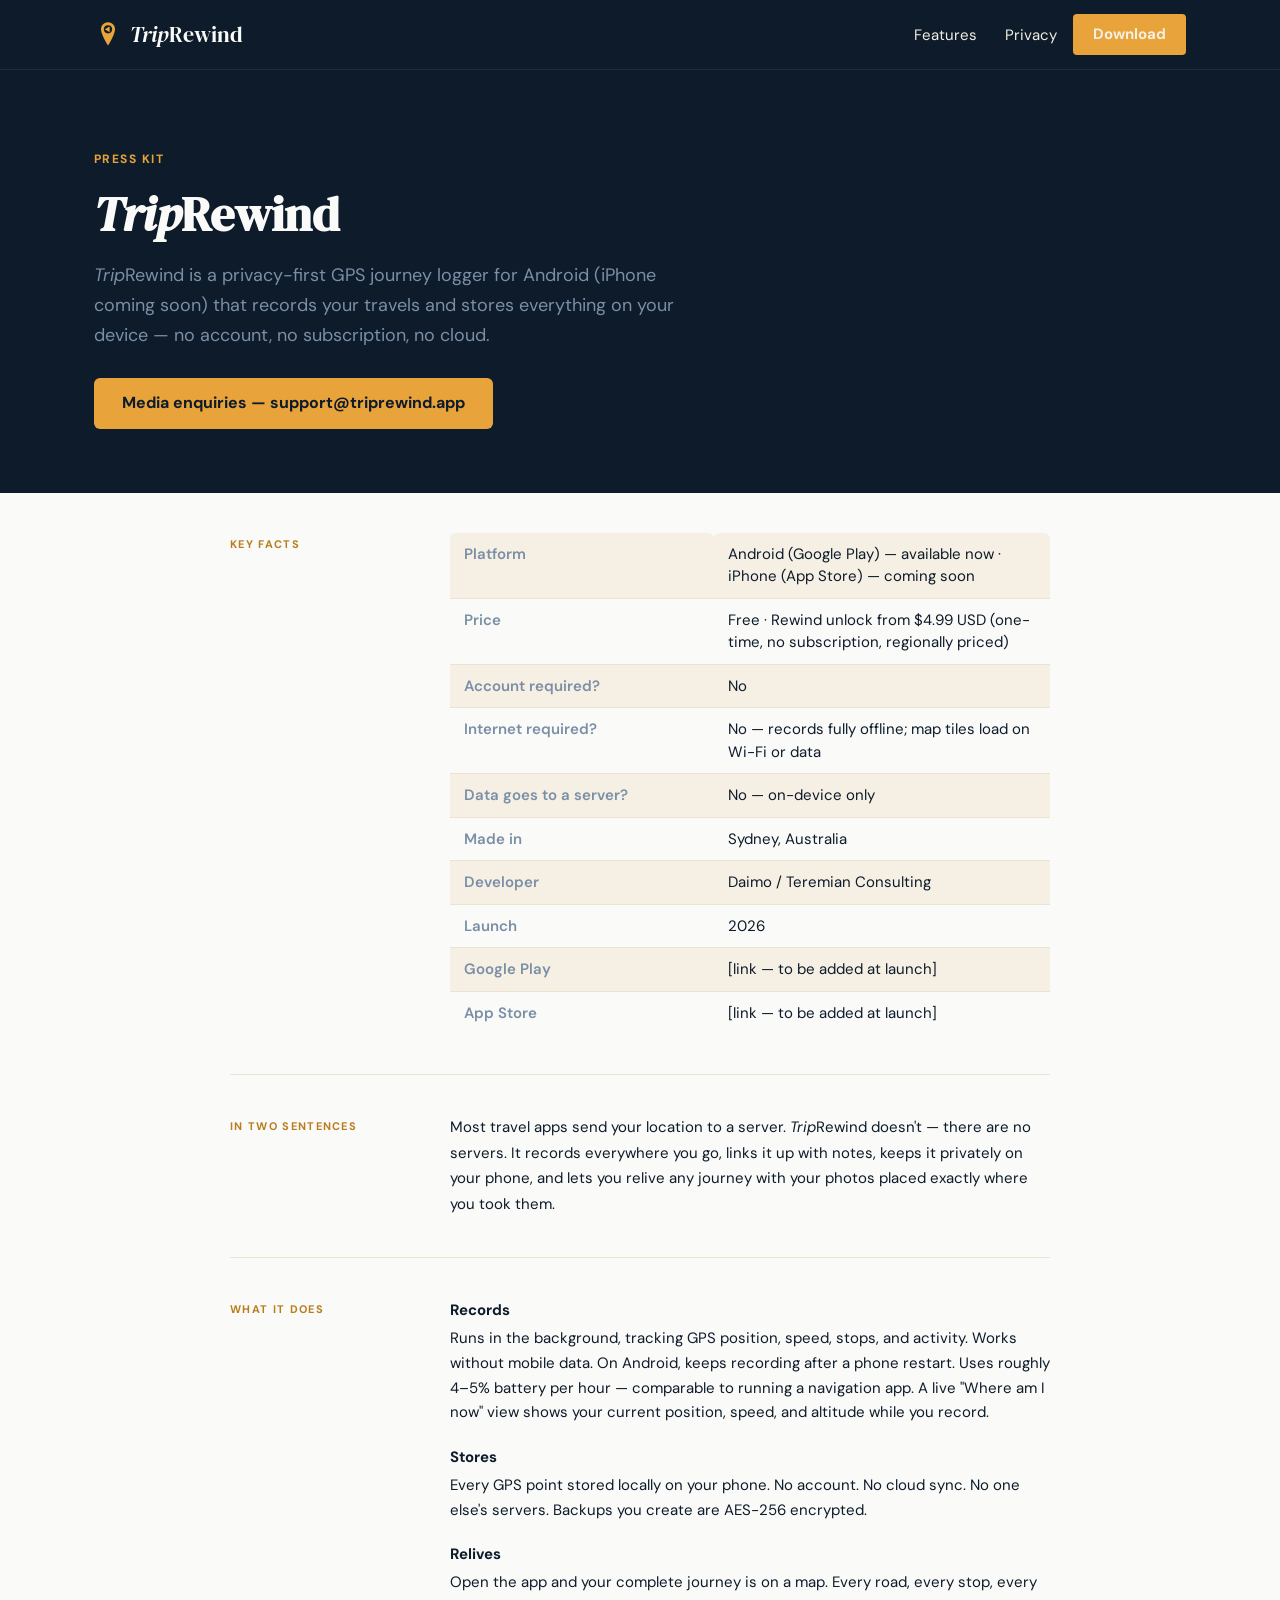
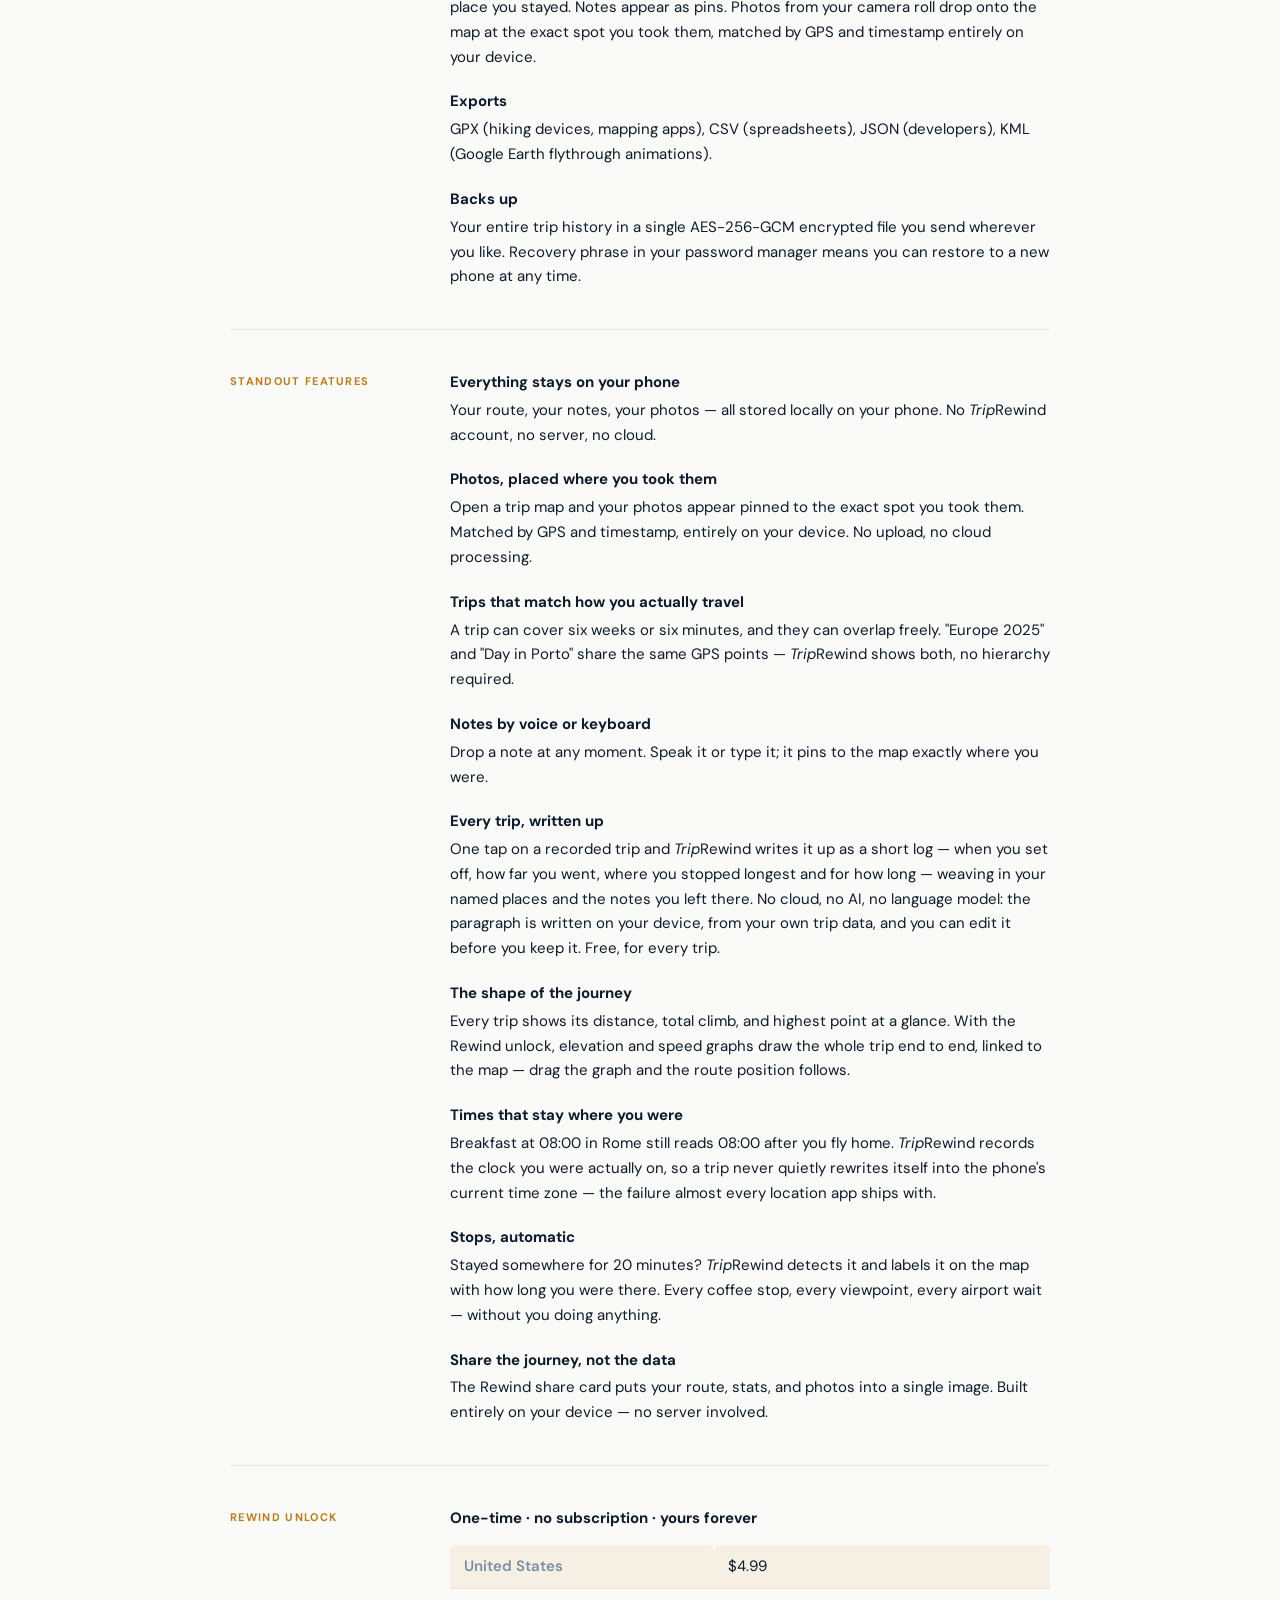
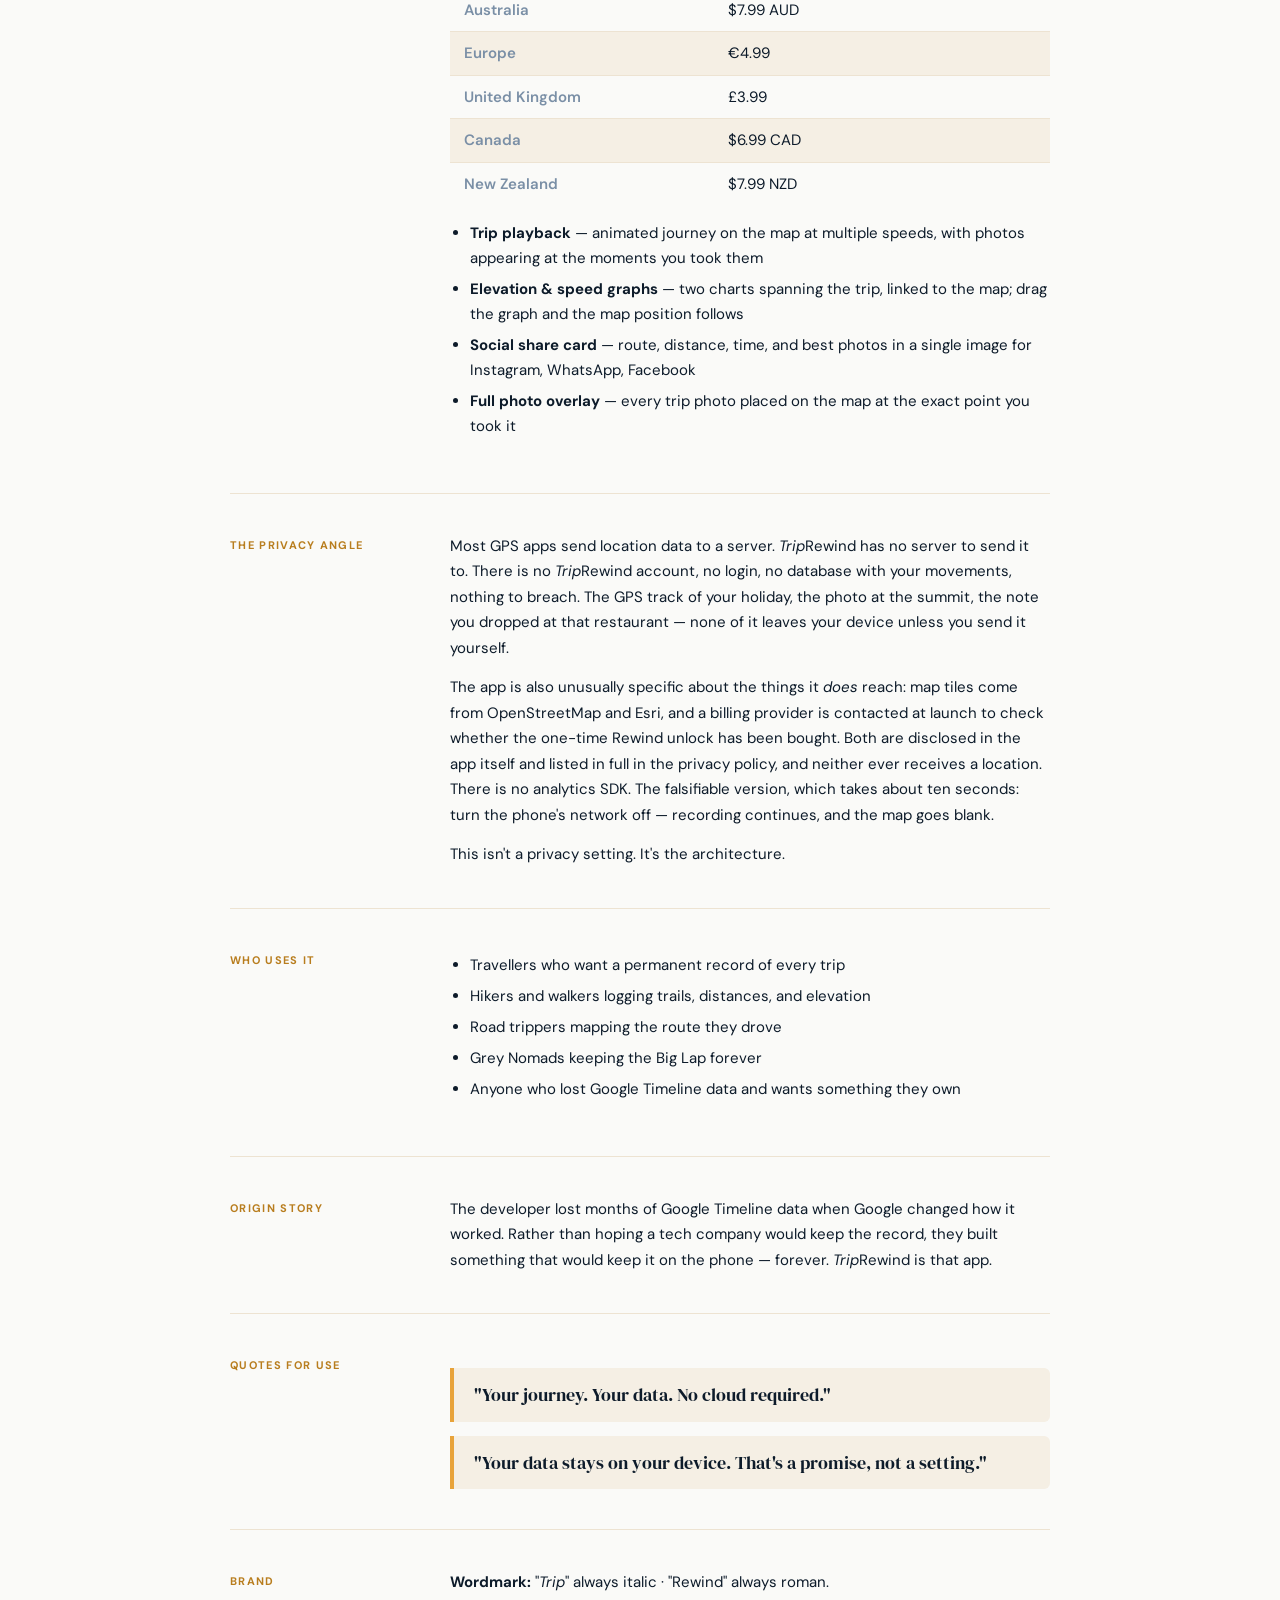
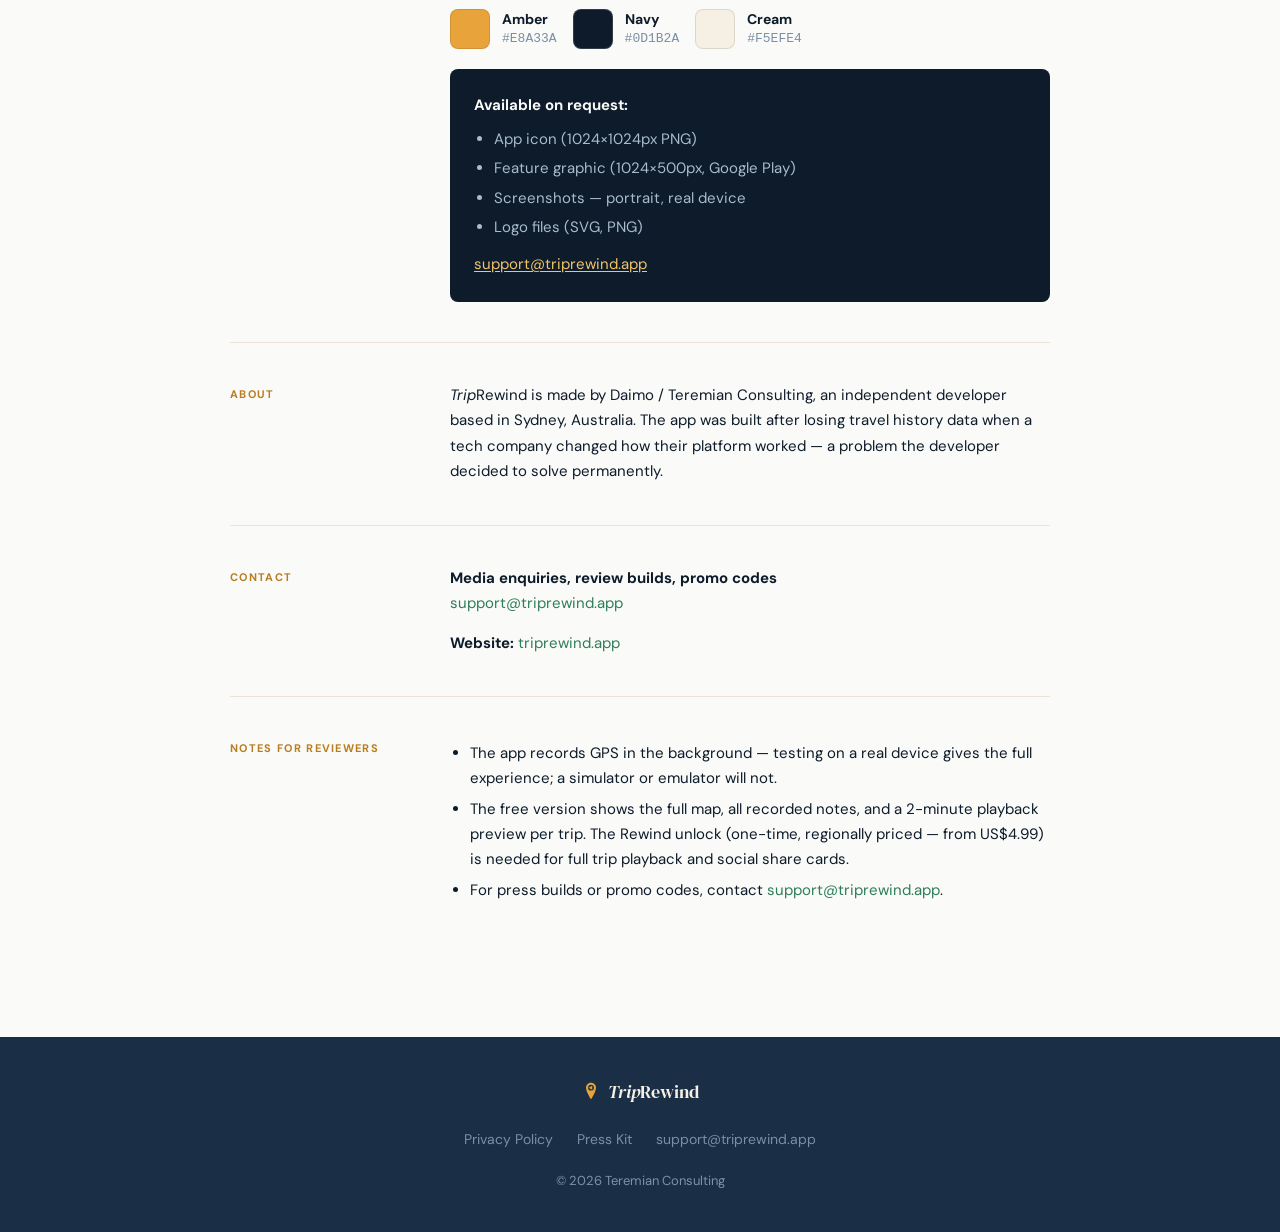
==== commit b8231c99: "rewording tweaks" ====
--- a/press/index.html
+++ b/press/index.html
@@ -117,7 +117,7 @@
           </div>
           <div class="feature-item">
             <strong>Every trip, written up</strong>
-            <p>When a trip ends, <i>Trip</i>Rewind writes it up as a short log — when you set off, how far you went, where you stopped and for how long — weaving in your named places and notes. No cloud, no AI, no language model: the paragraph is written on your device, from your own trip data. Free, for every trip.</p>
+            <p>One tap on a recorded trip and <i>Trip</i>Rewind writes it up as a short log — when you set off, how far you went, where you stopped longest and for how long — weaving in your named places and the notes you left there. No cloud, no AI, no language model: the paragraph is written on your device, from your own trip data, and you can edit it before you keep it. Free, for every trip.</p>
           </div>
           <div class="feature-item">
             <strong>The shape of the journey</strong>
